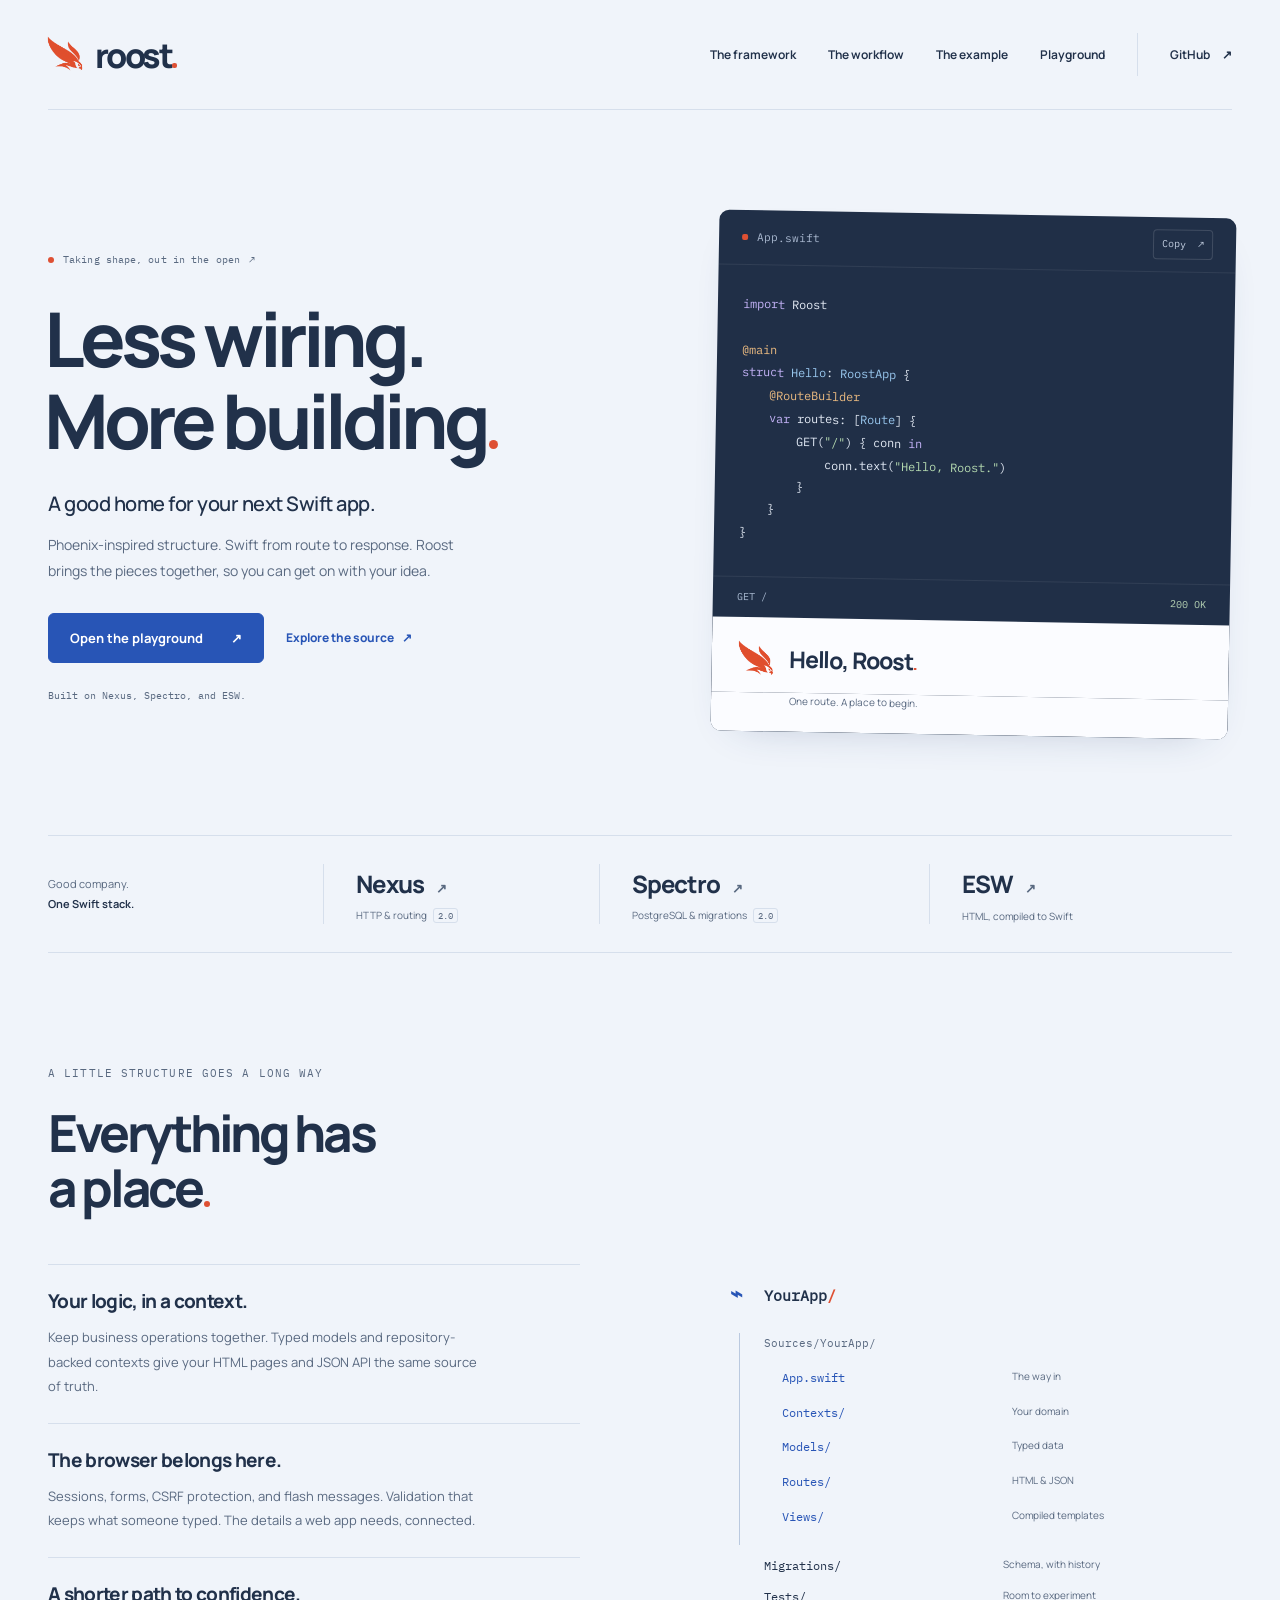
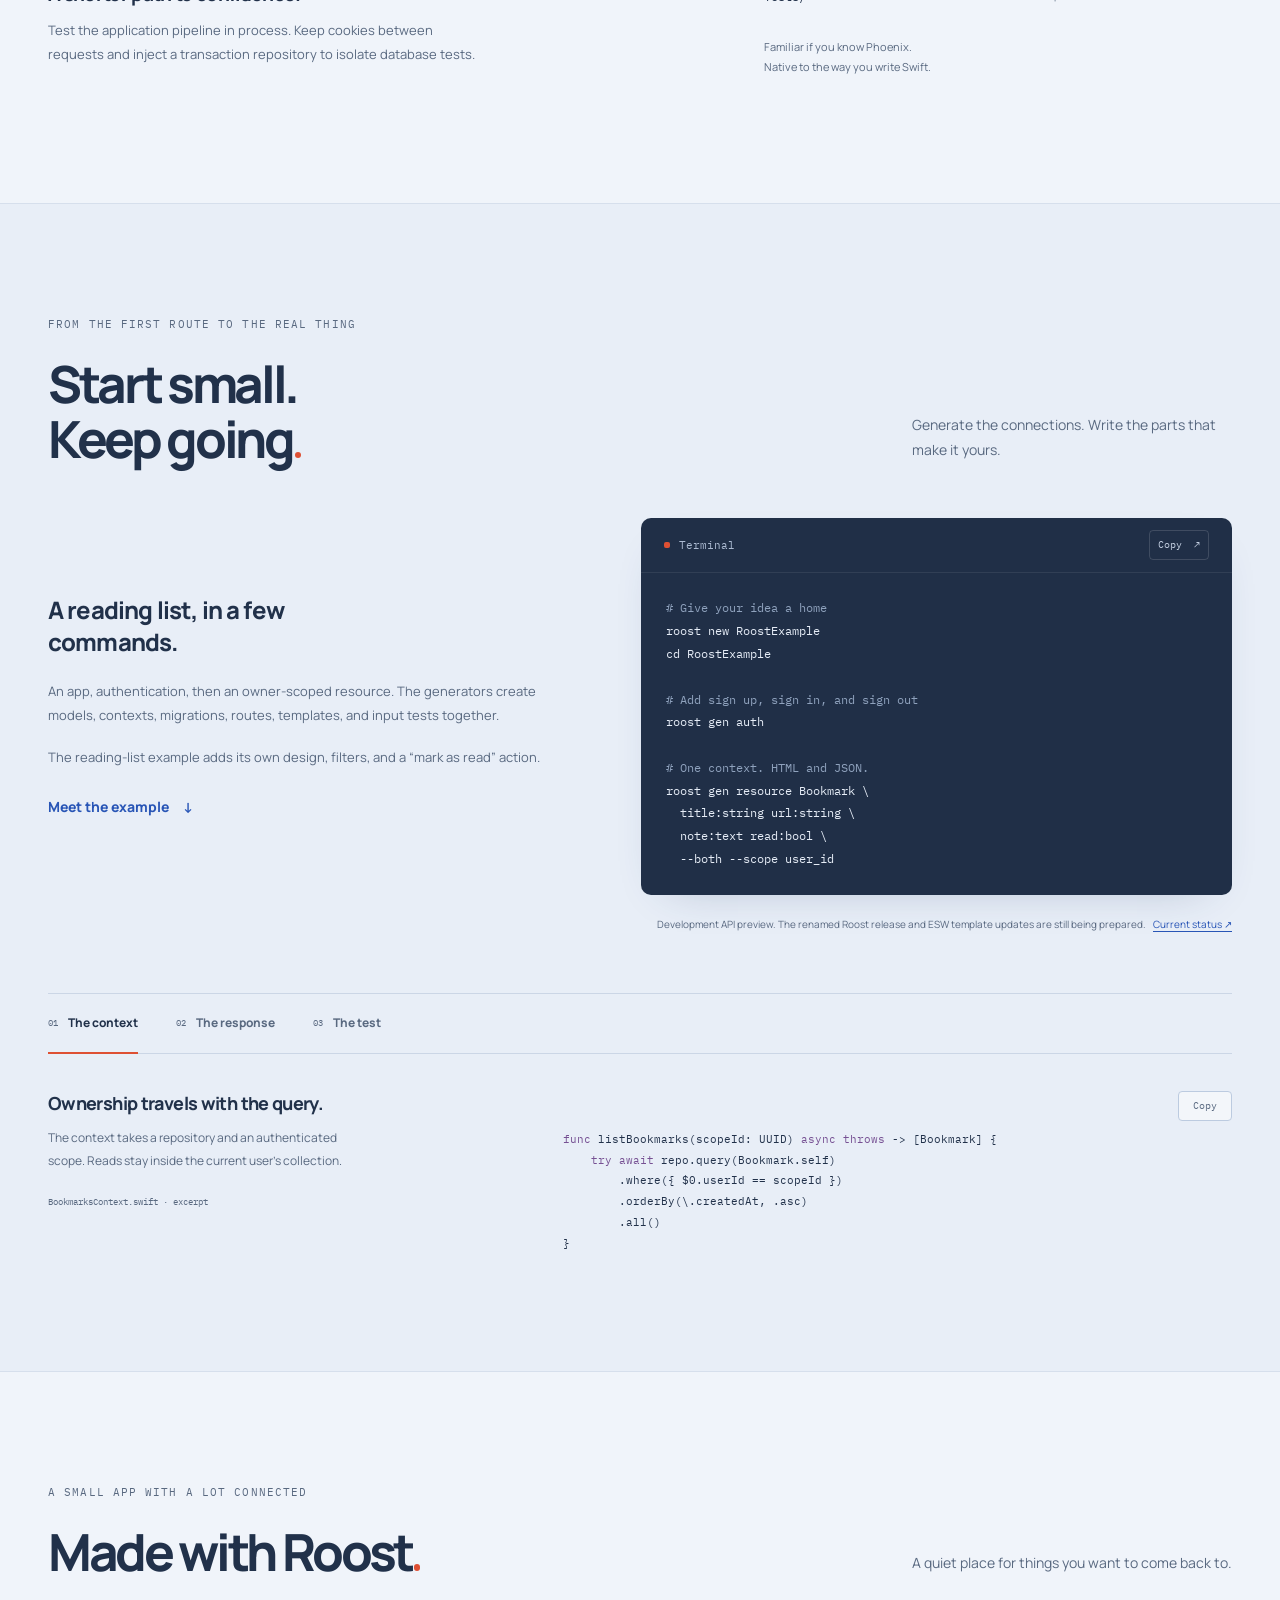
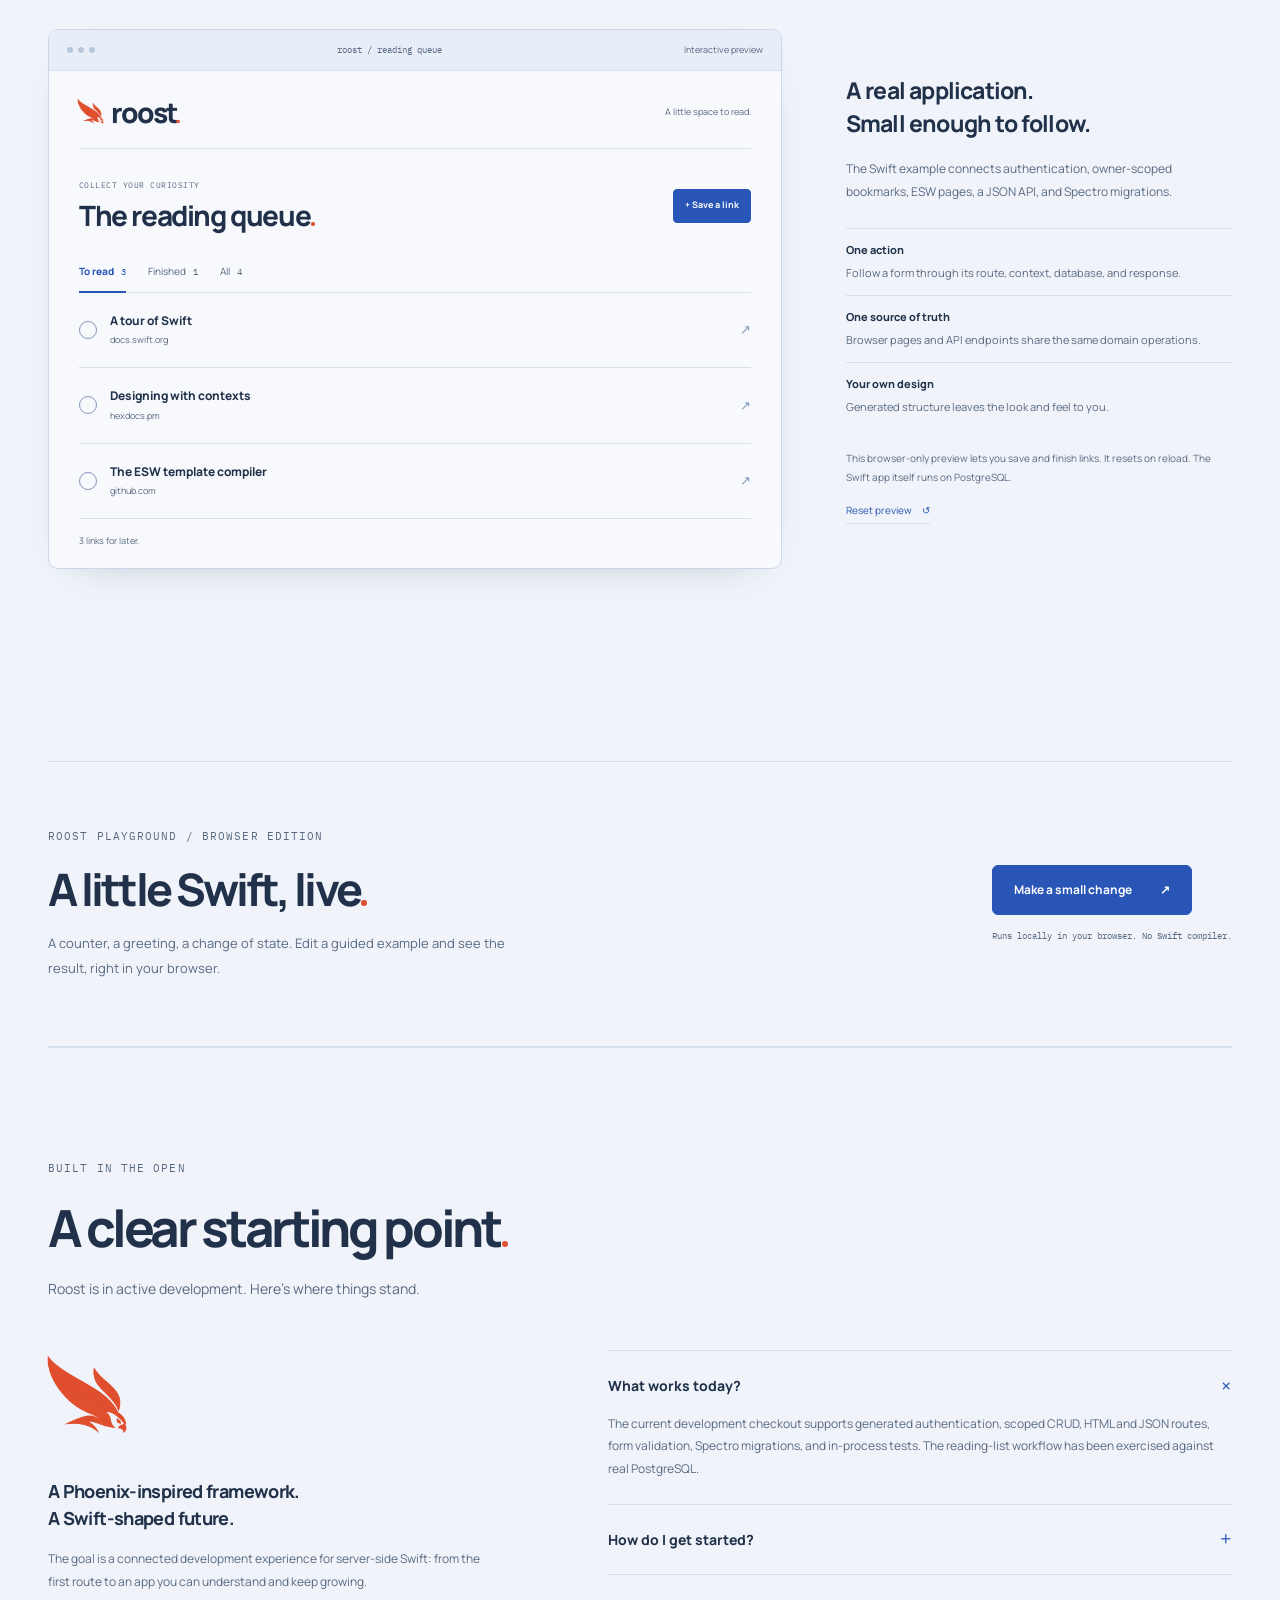
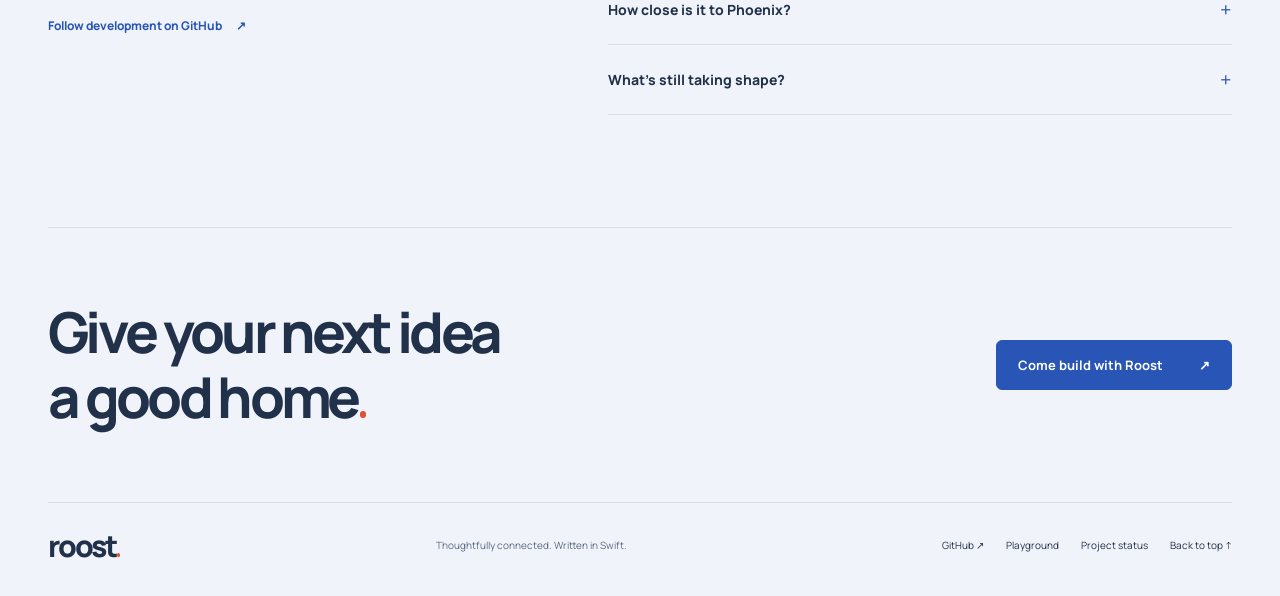
==== website/index.html @ 7718cf4c "feat: add the Roost browser playground" ====
<!doctype html>
<html lang="en">
  <head>
    <meta charset="utf-8" />
    <meta name="viewport" content="width=device-width, initial-scale=1" />
    <meta name="theme-color" content="#f0f4fa" />
    <meta
      name="description"
      content="Roost brings a little structure to server-side Swift. Phoenix-inspired conventions, typed contexts, and compiled HTML. Built on Nexus, Spectro, and ESW."
    />
    <title>Roost. — A good home for your Swift app.</title>
    <link rel="canonical" href="https://maartz.github.io/swift-roost/" />
    <meta property="og:type" content="website" />
    <meta
      property="og:title"
      content="Roost. — A good home for your Swift app."
    />
    <meta
      property="og:description"
      content="Less wiring. More building. A web framework for Swift, inspired by Phoenix."
    />
    <meta property="og:url" content="https://maartz.github.io/swift-roost/" />
    <meta
      property="og:image"
      content="https://maartz.github.io/swift-roost/assets/roost-mark.png"
    />
    <meta property="og:image:alt" content="The Roost falcon in warm orange" />
    <meta name="twitter:card" content="summary" />
    <link rel="icon" type="image/png" href="assets/roost-mark.png" />
    <link
      rel="preload"
      href="assets/fonts/manrope.ttf"
      as="font"
      type="font/ttf"
      crossorigin
    />
    <link rel="stylesheet" href="style.css" />
    <script src="script.js" defer></script>
  </head>
  <body>
    <a class="skip-link" href="#main">Skip to content</a>
    <header class="site-header wrap">
      <a class="brand" href="./" aria-label="Roost home"
        ><img src="assets/roost-mark.png" width="42" height="42" alt="" /><span
          >roost<span class="orange">.</span></span
        ></a
      >
      <nav aria-label="Main navigation">
        <a href="#framework">The framework</a>
        <a href="#workflow">The workflow</a>
        <a href="#example">The example</a>
        <a class="nav-playground" href="playground.html">Playground</a>
        <a class="nav-github" href="https://github.com/Maartz/swift-roost"
          >GitHub <span aria-hidden="true">↗</span></a
        >
      </nav>
    </header>

    <main id="main">
      <section class="hero wrap" aria-labelledby="hero-title">
        <div class="hero-copy">
          <a class="development" href="#status"
            ><span class="status-dot" aria-hidden="true"></span> Taking shape,
            out in the open <span aria-hidden="true">↗</span></a
          >
          <h1 id="hero-title">
            Less wiring.<br />More building<span class="orange">.</span>
          </h1>
          <p class="hero-description">A good home for your next Swift app.</p>
          <p class="hero-detail">
            Phoenix-inspired structure. Swift from route to response. Roost
            brings the pieces together, so you can get on with your idea.
          </p>
          <div class="hero-actions">
            <a class="button" href="playground.html"
              >Open the playground <span aria-hidden="true">↗</span></a
            >
            <a class="text-link" href="https://github.com/Maartz/swift-roost"
              >Explore the source <span aria-hidden="true">↗</span></a
            >
          </div>
          <p class="hero-note">Built on Nexus, Spectro, and ESW.</p>
        </div>

        <div class="hello-window code-window">
          <div class="window-bar">
            <span
              ><span class="file-dot" aria-hidden="true"></span> App.swift</span
            ><button
              class="copy-button"
              data-copy="hello-code"
              hidden
              aria-label="Copy Hello Roost Swift example"
            >
              Copy <span aria-hidden="true">↗</span>
            </button>
          </div>
          <pre
            tabindex="0"
            aria-label="A minimal Roost application"
          ><code id="hello-code"><span class="syn-key">import</span> Roost

<span class="syn-attribute">@main</span>
<span class="syn-key">struct</span> <span class="syn-type">Hello</span>: <span class="syn-type">RoostApp</span> {
    <span class="syn-attribute">@RouteBuilder</span>
    <span class="syn-key">var</span> routes: [<span class="syn-type">Route</span>] {
        <span class="syn-call">GET</span>(<span class="syn-string">"/"</span>) { conn <span class="syn-key">in</span>
            conn.<span class="syn-call">text</span>(<span class="syn-string">"Hello, Roost."</span>)
        }
    }
}</code></pre>
          <div class="response-line">
            <span>GET /</span><span class="response-status">200 OK</span>
          </div>
          <div class="hello-result">
            <img
              src="assets/roost-mark.png"
              width="42"
              height="42"
              alt=""
            /><span>Hello, Roost<span class="orange">.</span></span>
          </div>
          <p class="window-caption">One route. A place to begin.</p>
        </div>
      </section>

      <section class="stack-strip wrap" aria-label="The Roost stack">
        <p class="stack-intro">
          Good company.<br /><strong>One Swift stack.</strong>
        </p>
        <a href="https://github.com/Spectro-ORM/Nexus"
          ><span class="stack-name"
            >Nexus <span aria-hidden="true">↗</span></span
          ><span class="stack-detail"
            >HTTP &amp; routing <span class="version">2.0</span></span
          ></a
        >
        <a href="https://github.com/Spectro-ORM/Spectro"
          ><span class="stack-name"
            >Spectro <span aria-hidden="true">↗</span></span
          ><span class="stack-detail"
            >PostgreSQL &amp; migrations <span class="version">2.0</span></span
          ></a
        >
        <a href="https://github.com/Spectro-ORM/ESW"
          ><span class="stack-name">ESW <span aria-hidden="true">↗</span></span
          ><span class="stack-detail">HTML, compiled to Swift</span></a
        >
      </section>

      <section
        id="framework"
        class="framework-section wrap section-space"
        aria-labelledby="framework-title"
      >
        <div class="section-heading">
          <p class="eyebrow">A LITTLE STRUCTURE GOES A LONG WAY</p>
          <h2 id="framework-title">
            Everything has<br />a place<span class="orange">.</span>
          </h2>
        </div>
        <div class="framework-content">
          <div class="principles">
            <article>
              <h3>Your logic, in a context.</h3>
              <p>
                Keep business operations together. Typed models and
                repository-backed contexts give your HTML pages and JSON API the
                same source of truth.
              </p>
            </article>
            <article>
              <h3>The browser belongs here.</h3>
              <p>
                Sessions, forms, CSRF protection, and flash messages. Validation
                that keeps what someone typed. The details a web app needs,
                connected.
              </p>
            </article>
            <article>
              <h3>A shorter path to confidence.</h3>
              <p>
                Test the application pipeline in process. Keep cookies between
                requests and inject a transaction repository to isolate database
                tests.
              </p>
            </article>
          </div>
          <div
            class="project-tree"
            aria-label="Generated application structure"
          >
            <div class="tree-root">
              <span aria-hidden="true">⌁</span> YourApp<span class="orange"
                >/</span
              >
            </div>
            <div class="tree-branch">
              <span>Sources/YourApp/</span>
              <dl>
                <div>
                  <dt>App.swift</dt>
                  <dd>The way in</dd>
                </div>
                <div>
                  <dt>Contexts/</dt>
                  <dd>Your domain</dd>
                </div>
                <div>
                  <dt>Models/</dt>
                  <dd>Typed data</dd>
                </div>
                <div>
                  <dt>Routes/</dt>
                  <dd>HTML &amp; JSON</dd>
                </div>
                <div>
                  <dt>Views/</dt>
                  <dd>Compiled templates</dd>
                </div>
              </dl>
            </div>
            <div class="tree-last">
              <span>Migrations/</span><span>Schema, with history</span>
            </div>
            <div class="tree-last">
              <span>Tests/</span><span>Room to experiment</span>
            </div>
            <p class="tree-caption">
              Familiar if you know Phoenix.<br />Native to the way you write
              Swift.
            </p>
          </div>
        </div>
      </section>

      <section
        id="workflow"
        class="workflow-section section-space"
        aria-labelledby="workflow-title"
      >
        <div class="wrap">
          <div class="section-heading heading-row">
            <div>
              <p class="eyebrow">FROM THE FIRST ROUTE TO THE REAL THING</p>
              <h2 id="workflow-title">
                Start small.<br />Keep going<span class="orange">.</span>
              </h2>
            </div>
            <p>Generate the connections. Write the parts that make it yours.</p>
          </div>
          <div class="workflow-grid">
            <div class="workflow-copy">
              <h3>A reading list, in a few commands.</h3>
              <p>
                An app, authentication, then an owner-scoped resource. The
                generators create models, contexts, migrations, routes,
                templates, and input tests together.
              </p>
              <p>
                The reading-list example adds its own design, filters, and a
                “mark as read” action.
              </p>
              <a class="text-link" href="#example"
                >Meet the example <span aria-hidden="true">↓</span></a
              >
            </div>
            <div class="code-window terminal-window">
              <div class="window-bar">
                <span
                  ><span class="file-dot" aria-hidden="true"></span>
                  Terminal</span
                ><button
                  class="copy-button"
                  data-copy="generator-code"
                  hidden
                  aria-label="Copy generator commands"
                >
                  Copy <span aria-hidden="true">↗</span>
                </button>
              </div>
              <pre
                tabindex="0"
                aria-label="Generate a reading-list app"
              ><code id="generator-code"><span class="syn-comment"># Give your idea a home</span>
roost new RoostExample
cd RoostExample

<span class="syn-comment"># Add sign up, sign in, and sign out</span>
roost gen auth

<span class="syn-comment"># One context. HTML and JSON.</span>
roost gen resource Bookmark \
  title:string url:string \
  note:text read:bool \
  --both --scope user_id</code></pre>
            </div>
          </div>
          <p class="api-note">
            Development API preview. The renamed Roost release and ESW template
            updates are still being prepared.
            <a href="#status"
              >Current status <span aria-hidden="true">↗</span></a
            >
          </p>
          <div class="code-tour">
            <div class="tour-tabs" aria-label="Explore the application code">
              <a
                class="tour-tab"
                href="#context-panel"
                data-panel="context-panel"
                ><span>01</span> The context</a
              >
              <a
                class="tour-tab"
                href="#response-panel"
                data-panel="response-panel"
                ><span>02</span> The response</a
              >
              <a class="tour-tab" href="#test-panel" data-panel="test-panel"
                ><span>03</span> The test</a
              >
            </div>
            <section id="context-panel" class="tour-panel">
              <div class="tour-explanation">
                <h3>Ownership travels with the query.</h3>
                <p>
                  The context takes a repository and an authenticated scope.
                  Reads stay inside the current user’s collection.
                </p>
                <span class="source-label"
                  >BookmarksContext.swift · excerpt</span
                >
              </div>
              <div class="tour-code">
                <button
                  class="copy-button light-copy"
                  data-copy="context-code"
                  hidden
                  aria-label="Copy context example"
                >
                  Copy
                </button>
                <pre
                  tabindex="0"
                ><code id="context-code"><span class="light-key">func</span> listBookmarks(scopeId: UUID) <span class="light-key">async throws</span> -&gt; [Bookmark] {
    <span class="light-key">try await</span> repo.query(Bookmark.self)
        .where({ $0.userId == scopeId })
        .orderBy(\.createdAt, .asc)
        .all()
}</code></pre>
              </div>
            </section>
            <section id="response-panel" class="tour-panel">
              <div class="tour-explanation">
                <h3>A change, a message, a redirect.</h3>
                <p>
                  Update the reading state, leave a one-time flash message, and
                  send the reader back to their queue.
                </p>
                <span class="source-label"
                  >BookmarksRoutes.swift · excerpt</span
                >
              </div>
              <div class="tour-code">
                <button
                  class="copy-button light-copy"
                  data-copy="response-code"
                  hidden
                  aria-label="Copy response example"
                >
                  Copy
                </button>
                <pre
                  tabindex="0"
                ><code id="response-code"><span class="light-key">try await</span> BookmarksContext(repo: conn.repo())
    .setRead(id: id, read: read, scopeId: scopeId)

<span class="light-key">return</span> conn
    .putFlash(.info, <span class="light-string">"Moved to finished"</span>)
    .redirect(to: <span class="light-string">"/bookmarks"</span>)</code></pre>
              </div>
            </section>
            <section id="test-panel" class="tour-panel">
              <div class="tour-explanation">
                <h3>The same pipeline. A smaller loop.</h3>
                <p>
                  Exercise your app without opening a port. Swift Testing and
                  RoostTest keep a simple route test simple.
                </p>
                <span class="source-label">HelloTests.swift</span>
              </div>
              <div class="tour-code">
                <button
                  class="copy-button light-copy"
                  data-copy="test-code"
                  hidden
                  aria-label="Copy test example"
                >
                  Copy
                </button>
                <pre
                  tabindex="0"
                ><code id="test-code"><span class="light-key">import</span> Testing
<span class="light-key">import</span> RoostTest

@Test <span class="light-key">func</span> saysHello() <span class="light-key">async throws</span> {
    <span class="light-key">let</span> app = <span class="light-key">try await</span> TestApp(Hello.self)
    <span class="light-key">let</span> response = <span class="light-key">try await</span> app.get(<span class="light-string">"/"</span>)

    #expect(response.status == .ok)
    #expect(response.text == <span class="light-string">"Hello, Roost."</span>)
}</code></pre>
              </div>
            </section>
          </div>
        </div>
      </section>

      <section
        id="example"
        class="example-section wrap section-space"
        aria-labelledby="example-title"
      >
        <div class="section-heading heading-row">
          <div>
            <p class="eyebrow">A SMALL APP WITH A LOT CONNECTED</p>
            <h2 id="example-title">
              Made with Roost<span class="orange">.</span>
            </h2>
          </div>
          <p>A quiet place for things you want to come back to.</p>
        </div>
        <div class="example-grid">
          <div class="demo-browser">
            <div class="demo-browser-bar">
              <span class="browser-lights" aria-hidden="true"
                ><i></i><i></i><i></i></span
              ><span>roost / reading queue</span
              ><span class="preview-label">Interactive preview</span>
            </div>
            <div class="demo-app">
              <div class="demo-nav">
                <span class="brand demo-brand"
                  ><img
                    src="assets/roost-mark.png"
                    width="31"
                    height="31"
                    alt=""
                  /><span>roost<span class="orange">.</span></span></span
                ><span class="demo-reader">A little space to read.</span>
              </div>
              <div class="demo-heading">
                <div>
                  <p class="eyebrow">COLLECT YOUR CURIOSITY</p>
                  <h3>The reading queue<span class="orange">.</span></h3>
                </div>
                <button id="add-link" class="button small-button" hidden>
                  + Save a link
                </button>
              </div>
              <div class="demo-filters" aria-label="Filter reading list">
                <button
                  type="button"
                  data-filter="unread"
                  aria-pressed="true"
                  disabled
                >
                  To read <span data-count="unread">3</span></button
                ><button
                  type="button"
                  data-filter="read"
                  aria-pressed="false"
                  disabled
                >
                  Finished <span data-count="read">1</span></button
                ><button
                  type="button"
                  data-filter="all"
                  aria-pressed="false"
                  disabled
                >
                  All <span data-count="all">4</span>
                </button>
              </div>
              <ul id="reading-list" class="reading-list">
                <li>
                  <span class="reading-circle" aria-hidden="true"></span>
                  <div>
                    <span class="reading-title">A tour of Swift</span
                    ><span class="reading-domain">docs.swift.org</span>
                  </div>
                  <span class="reading-arrow" aria-hidden="true">↗</span>
                </li>
                <li>
                  <span class="reading-circle" aria-hidden="true"></span>
                  <div>
                    <span class="reading-title">Designing with contexts</span
                    ><span class="reading-domain">hexdocs.pm</span>
                  </div>
                  <span class="reading-arrow" aria-hidden="true">↗</span>
                </li>
                <li>
                  <span class="reading-circle" aria-hidden="true"></span>
                  <div>
                    <span class="reading-title">The ESW template compiler</span
                    ><span class="reading-domain">github.com</span>
                  </div>
                  <span class="reading-arrow" aria-hidden="true">↗</span>
                </li>
              </ul>
              <p
                id="queue-status"
                class="queue-status"
                role="status"
                aria-live="polite"
              >
                Three good things for later.
              </p>
              <noscript
                ><p class="demo-disclosure">
                  Enable JavaScript to try the reading-list preview.
                </p></noscript
              >
            </div>
          </div>
          <div class="example-notes">
            <h3>
              A real application.<br />
              Small enough to follow.
            </h3>
            <p>
              The Swift example connects authentication, owner-scoped bookmarks,
              ESW pages, a JSON API, and Spectro migrations.
            </p>
            <dl>
              <div>
                <dt>One action</dt>
                <dd>
                  Follow a form through its route, context, database, and
                  response.
                </dd>
              </div>
              <div>
                <dt>One source of truth</dt>
                <dd>
                  Browser pages and API endpoints share the same domain
                  operations.
                </dd>
              </div>
              <div>
                <dt>Your own design</dt>
                <dd>Generated structure leaves the look and feel to you.</dd>
              </div>
            </dl>
            <p class="demo-disclosure">
              This browser-only preview lets you save and finish links. It
              resets on reload. The Swift app itself runs on PostgreSQL.
            </p>
            <button id="reset-demo" class="reset-button" hidden>
              Reset preview <span aria-hidden="true">↺</span>
            </button>
          </div>
        </div>
      </section>

      <section
        class="playground-invitation wrap"
        aria-labelledby="playground-invitation-title"
      >
        <div>
          <p class="eyebrow">ROOST PLAYGROUND / BROWSER EDITION</p>
          <h2 id="playground-invitation-title">
            A little Swift, live<span class="orange">.</span>
          </h2>
          <p>
            A counter, a greeting, a change of state. Edit a guided example and
            see the result, right in your browser.
          </p>
        </div>
        <div>
          <a class="button" href="playground.html"
            >Make a small change <span aria-hidden="true">↗</span></a
          >
          <p>Runs locally in your browser. No Swift compiler.</p>
        </div>
      </section>

      <section
        id="status"
        class="status-section wrap section-space"
        aria-labelledby="status-title"
      >
        <div class="section-heading">
          <p class="eyebrow">BUILT IN THE OPEN</p>
          <h2 id="status-title">
            A clear starting point<span class="orange">.</span>
          </h2>
          <p class="status-intro">
            Roost is in active development. Here’s where things stand.
          </p>
        </div>
        <div class="status-grid">
          <div class="status-lead">
            <img
              src="assets/roost-mark.png"
              width="96"
              height="96"
              alt="The Roost falcon"
              loading="lazy"
            />
            <h3>A Phoenix-inspired framework.<br />A Swift-shaped future.</h3>
            <p>
              The goal is a connected development experience for server-side
              Swift: from the first route to an app you can understand and keep
              growing.
            </p>
            <a class="text-link" href="https://github.com/Maartz/swift-roost"
              >Follow development on GitHub
              <span aria-hidden="true">↗</span></a
            >
          </div>
          <div class="status-questions">
            <details open>
              <summary>
                What works today?<span aria-hidden="true">+</span>
              </summary>
              <p>
                The current development checkout supports generated
                authentication, scoped CRUD, HTML and JSON routes, form
                validation, Spectro migrations, and in-process tests. The
                reading-list workflow has been exercised against real
                PostgreSQL.
              </p>
            </details>
            <details>
              <summary>
                How do I get started?<span aria-hidden="true">+</span>
              </summary>
              <p>
                Follow the repository for the renamed Roost release. The
                examples on this site reflect the current development API; the
                public release still uses the earlier Peregrine name. The full
                generator workflow also needs ESW template fixes that are not
                yet released.
              </p>
              <p>
                Development prerequisites are Swift 6.3+, macOS 14+ or Linux,
                and PostgreSQL for database-backed apps. Nexus and Spectro 2.0.0
                are supported in the development checkout.
              </p>
              <a
                class="text-link"
                href="https://github.com/Maartz/swift-roost/releases"
                >View releases <span aria-hidden="true">↗</span></a
              >
            </details>
            <details>
              <summary>
                How close is it to Phoenix?<span aria-hidden="true">+</span>
              </summary>
              <p>
                Phoenix inspires the application structure, contexts,
                generators, and browser conventions. Roost uses Swift’s type
                system and package tooling. The local Roost Playground explores
                interactive apps through ESW Live. It is a development
                integration, and Roost does not claim feature parity with
                Phoenix.
              </p>
            </details>
            <details>
              <summary>
                What’s still taking shape?<span aria-hidden="true">+</span>
              </summary>
              <p>
                Channels, SMTP delivery, and the PostgreSQL job store still have
                unfinished integration. TLS and HTTP/2 settings are not fully
                connected to application startup. The example uses in-memory
                sessions; persistent deployments need a shared session store.
              </p>
            </details>
          </div>
        </div>
      </section>

      <section class="closing wrap" aria-label="Explore Roost on GitHub">
        <p>Give your next idea<br />a good home<span class="orange">.</span></p>
        <a class="button" href="https://github.com/Maartz/swift-roost"
          >Come build with Roost <span aria-hidden="true">↗</span></a
        >
      </section>
    </main>
    <footer class="site-footer wrap">
      <a class="brand" href="./" aria-label="Roost home"
        ><span>roost<span class="orange">.</span></span></a
      >
      <p>Thoughtfully connected. Written in Swift.</p>
      <div>
        <a href="https://github.com/Maartz/swift-roost">GitHub ↗</a
        ><a href="playground.html">Playground</a
        ><a href="#status">Project status</a><a href="#main">Back to top ↑</a>
      </div>
    </footer>

    <dialog id="link-dialog" aria-labelledby="dialog-title">
      <form id="link-form">
        <div class="dialog-top">
          <p class="eyebrow">A GOOD THING FOR LATER</p>
          <button
            type="button"
            class="dialog-close"
            aria-label="Close save link dialog"
          >
            ×
          </button>
        </div>
        <h2 id="dialog-title">Save a link<span class="orange">.</span></h2>
        <p>This preview keeps links only until you reload.</p>
        <label for="link-title">Title</label
        ><input
          id="link-title"
          name="title"
          required
          maxlength="100"
          placeholder="Something worth coming back to"
          autocomplete="off"
        /><label for="link-url">URL</label
        ><input
          id="link-url"
          name="url"
          type="url"
          required
          placeholder="https://"
          autocomplete="off"
        />
        <p id="form-error" class="form-error" role="alert"></p>
        <button class="button" type="submit">
          Save to reading queue <span aria-hidden="true">↗</span>
        </button>
      </form>
    </dialog>
    <p
      id="site-announcement"
      class="sr-only"
      role="status"
      aria-live="polite"
    ></p>
  </body>
</html>
---- website/style.css ----
@font-face {
  font-family: Manrope;
  src: url("assets/fonts/manrope.ttf") format("truetype");
  font-style: normal;
  font-weight: 200 800;
  font-display: swap;
}
@font-face {
  font-family: "IBM Plex Mono";
  src: url("assets/fonts/ibm-plex-mono.ttf") format("truetype");
  font-style: normal;
  font-weight: 400;
  font-display: swap;
}
:root {
  --paper: #f0f4fa;
  --surface: #fff;
  --ink: #21314a;
  --muted: #596980;
  --blue: #2855b6;
  --orange: #de5033;
  --line: #d6dfec;
  --code: #202f47;
  --mono: "IBM Plex Mono", monospace;
  --body: Manrope, "Avenir Next", Avenir, sans-serif;
}
* {
  box-sizing: border-box;
}
html {
  scroll-behavior: smooth;
  scroll-padding-top: 32px;
}
body {
  margin: 0;
  background: var(--paper);
  color: var(--ink);
  font-family: var(--body);
  font-size: 16px;
  line-height: 1.65;
  -webkit-font-smoothing: antialiased;
}
::selection {
  background: #de503333;
}
a {
  color: inherit;
  text-decoration: none;
}
button,
input {
  font: inherit;
}
button,
a,
input,
summary {
  -webkit-tap-highlight-color: transparent;
}
button {
  cursor: pointer;
}
button:disabled {
  cursor: default;
}
button {
  color: inherit;
}
img {
  max-width: 100%;
  object-fit: contain;
}
button:focus-visible,
a:focus-visible,
summary:focus-visible,
input:focus-visible,
pre:focus-visible {
  outline: 3px solid var(--blue);
  outline-offset: 5px;
}
button:disabled {
  opacity: 1;
}
p,
h1,
h2,
h3,
pre {
  margin: 0;
}
p {
  color: var(--muted);
}
h1,
h2,
h3 {
  font-weight: 750;
}
h1,
h2 {
  letter-spacing: -0.065em;
  line-height: 1.08;
}
h3 {
  letter-spacing: -0.035em;
  line-height: 1.35;
}
.wrap {
  width: min(1200px, calc(100% - 96px));
  margin-inline: auto;
}
.orange {
  color: var(--orange);
}
.section-space {
  padding-block: 112px;
}
.eyebrow {
  font-family: var(--mono);
  font-size: 11px;
  line-height: 1.6;
  letter-spacing: 0.1em;
  color: var(--muted);
  margin-bottom: 22px;
}
.text-link {
  display: inline-flex;
  align-items: center;
  gap: 14px;
  font-size: 14px;
  font-weight: 750;
  color: var(--blue);
  text-underline-offset: 5px;
}
.text-link:hover {
  text-decoration: underline;
}
.text-link span,
.button span {
  transition: transform 0.2s;
}
.text-link:hover span,
.button:hover span {
  transform: translate(2px, -2px);
}
.button {
  display: inline-flex;
  justify-content: center;
  align-items: center;
  gap: 28px;
  min-height: 50px;
  background: var(--blue);
  color: #fff;
  border: 1px solid var(--blue);
  border-radius: 6px;
  padding: 13px 21px;
  font-size: 13px;
  font-weight: 700;
  line-height: 1.6;
  transition:
    background 0.2s,
    transform 0.2s;
}
.button:hover {
  background: #1b4298;
  transform: translateY(-1px);
}
.brand {
  display: inline-flex;
  align-items: center;
  gap: 9px;
  font-size: 34px;
  line-height: 1;
  font-weight: 800;
  letter-spacing: -0.075em;
}
.brand img {
  margin-left: -4px;
}
.site-header {
  display: flex;
  align-items: center;
  justify-content: space-between;
  min-height: 110px;
  border-bottom: 1px solid var(--line);
}
.site-header nav {
  display: flex;
  align-items: center;
  gap: 32px;
  font-size: 12px;
  font-weight: 650;
}
.site-header nav a {
  padding-block: 12px;
}
.site-header nav a:hover {
  color: var(--blue);
}
.nav-github {
  border-left: 1px solid var(--line);
  padding-left: 32px;
}
.nav-github span {
  margin-left: 10px;
}
.hero {
  padding-block: 104px 100px;
  display: grid;
  grid-template-columns: 1.15fr 1fr;
  align-items: center;
  gap: 72px;
}
.development {
  display: inline-flex;
  align-items: center;
  gap: 9px;
  font-family: var(--mono);
  font-size: 10px;
  letter-spacing: 0.01em;
  color: var(--muted);
  margin-bottom: 30px;
}
.development:hover {
  color: var(--blue);
}
.status-dot {
  width: 6px;
  height: 6px;
  border-radius: 50%;
  background: var(--orange);
}
h1 {
  font-size: clamp(54px, 5.9vw, 80px);
  margin-left: -4px;
}
.hero-description {
  font-size: 20px;
  color: var(--ink);
  margin-top: 26px;
  font-weight: 550;
  letter-spacing: -0.025em;
}
.hero-detail {
  max-width: 430px;
  margin-top: 12px;
  font-size: 14px;
  line-height: 1.85;
}
.hero-actions {
  display: flex;
  align-items: center;
  gap: 22px;
  flex-wrap: wrap;
  margin-top: 29px;
}
.hero-actions .text-link {
  font-size: 12px;
  gap: 8px;
}
.hero-note {
  font-family: var(--mono);
  font-size: 10px;
  margin-top: 25px;
  color: var(--muted);
}
.code-window {
  border-radius: 10px;
  background: var(--code);
  color: #e6edf7;
  overflow: hidden;
  box-shadow: 0 16px 45px -28px #253e7055;
}
.hello-window {
  transform: rotate(1deg);
  transition: transform 0.25s;
}
.hello-window:hover {
  transform: rotate(0);
}
.window-bar {
  min-height: 53px;
  display: flex;
  align-items: center;
  justify-content: space-between;
  gap: 10px;
  padding: 12px 23px;
  border-bottom: 1px solid #ffffff13;
  font-family: var(--mono);
  font-size: 11px;
  color: #acbbd2;
}
.window-bar > span {
  display: flex;
  gap: 9px;
  align-items: center;
}
.file-dot {
  width: 6px;
  height: 6px;
  border-radius: 2px;
  background: var(--orange);
}
.copy-button {
  border: 1px solid #ffffff24;
  border-radius: 4px;
  padding: 5px 8px;
  background: transparent;
  color: #c5d1e3;
  font-family: var(--mono);
  font-size: 10px;
  line-height: 1.4;
  min-height: 30px;
  min-width: 54px;
}
.copy-button:hover {
  background: #ffffff0e;
  color: #fff;
}
.copy-button span {
  margin-left: 6px;
}
pre {
  overflow: auto;
  font-family: var(--mono);
  font-size: 12px;
  line-height: 1.9;
  tab-size: 4;
}
pre code {
  font-family: inherit;
}
.code-window pre {
  padding: 28px 25px 32px;
}
.syn-key {
  color: #c6b5fa;
}
.syn-attribute {
  color: #edbc81;
}
.syn-type {
  color: #9ac9f0;
}
.syn-call {
  color: #e0e9f5;
}
.syn-string {
  color: #b6dcb1;
}
.syn-comment {
  color: #8fa2bd;
}
.response-line {
  border-top: 1px solid #ffffff13;
  padding: 12px 24px;
  display: flex;
  justify-content: space-between;
  font-family: var(--mono);
  font-size: 10px;
  color: #aabbd2;
}
.response-status {
  color: #b7d4b5;
}
.hello-result {
  display: flex;
  align-items: center;
  gap: 12px;
  background: #fbfcff;
  color: var(--ink);
  padding: 21px 23px 12px;
  font-size: 23px;
  font-weight: 750;
  letter-spacing: -0.045em;
}
.window-caption {
  background: #fbfcff;
  padding: 0 24px 22px 78px;
  font-size: 10px;
}
.stack-strip {
  display: grid;
  grid-template-columns: 1fr 1fr 1.2fr 1.1fr;
  align-items: center;
  border-block: 1px solid var(--line);
  padding-block: 28px;
}
.stack-intro {
  font-size: 11px;
  line-height: 1.8;
}
.stack-intro strong {
  font-weight: 650;
  color: var(--ink);
}
.stack-strip > a {
  padding-left: 32px;
  border-left: 1px solid var(--line);
}
.stack-name {
  font-size: 24px;
  font-weight: 750;
  letter-spacing: -0.045em;
  display: block;
}
.stack-name > span {
  font-size: 13px;
  margin-left: 8px;
  color: var(--muted);
}
.stack-strip > a:hover .stack-name {
  color: var(--blue);
}
.stack-detail {
  font-size: 10px;
  display: block;
  color: var(--muted);
  margin-top: 4px;
}
.version {
  border: 1px solid var(--line);
  border-radius: 3px;
  font-family: var(--mono);
  font-size: 9px;
  padding: 1px 4px;
  margin-left: 4px;
}
h2 {
  font-size: clamp(36px, 4vw, 53px);
}
.framework-content {
  display: grid;
  grid-template-columns: 1fr 1fr;
  gap: 120px;
  margin-top: 49px;
}
.principles article {
  padding: 24px 0;
  border-top: 1px solid var(--line);
}
.principles h3 {
  font-size: 19px;
  margin-bottom: 10px;
}
.principles p {
  font-size: 13px;
  max-width: 440px;
  line-height: 1.9;
}
.project-tree {
  padding: 12px 0 0 30px;
  font-family: var(--mono);
  font-size: 12px;
}
.tree-root {
  font-size: 15px;
  font-weight: 600;
  margin-bottom: 22px;
}
.tree-root > span:first-child {
  color: var(--blue);
  font-size: 21px;
  margin-right: 12px;
}
.tree-branch {
  padding: 0 0 3px 24px;
  border-left: 1px solid #bac9df;
  margin-left: 9px;
}
.tree-branch > span {
  color: var(--muted);
  font-size: 11px;
}
.tree-branch dl {
  margin: 12px 0 5px;
  padding-left: 18px;
}
.tree-branch dl > div {
  display: grid;
  grid-template-columns: 1fr 1fr;
  gap: 10px;
  margin-block: 15px;
}
.tree-branch dt {
  color: var(--blue);
}
.tree-branch dd {
  margin: 0;
  font-size: 10px;
  color: var(--muted);
  font-family: var(--body);
}
.tree-last {
  padding: 11px 0 0 34px;
  display: grid;
  grid-template-columns: 1fr 1fr;
  gap: 10px;
}
.tree-last span:last-child {
  font-family: var(--body);
  font-size: 10px;
  color: var(--muted);
}
.tree-caption {
  margin: 31px 0 0 34px;
  font-family: var(--body);
  font-size: 11px;
  line-height: 1.8;
}
.workflow-section {
  background: #e8eef7;
  border-block: 1px solid var(--line);
}
.heading-row {
  display: flex;
  align-items: end;
  justify-content: space-between;
  gap: 30px;
}
.heading-row > p {
  font-size: 14px;
  line-height: 1.8;
  max-width: 320px;
  padding-bottom: 4px;
}
.workflow-grid {
  display: grid;
  grid-template-columns: 1fr 1.2fr;
  gap: 100px;
  align-items: center;
  margin-top: 52px;
}
.workflow-copy h3 {
  font-size: 24px;
  max-width: 280px;
  margin-bottom: 20px;
}
.workflow-copy p {
  font-size: 13px;
  line-height: 1.9;
  margin-bottom: 17px;
}
.workflow-copy .text-link {
  margin-top: 8px;
}
.terminal-window pre {
  font-size: 12px;
  padding-block: 24px;
}
.api-note {
  font-size: 10px;
  margin-top: 20px;
  line-height: 1.8;
  text-align: right;
}
.api-note a {
  color: var(--blue);
  text-decoration: underline;
  text-underline-offset: 3px;
  white-space: nowrap;
  margin-left: 5px;
}
.code-tour {
  margin-top: 60px;
  border-top: 1px solid #cbd6e6;
}
.tour-tabs {
  display: flex;
  gap: 38px;
  border-bottom: 1px solid #cbd6e6;
}
.tour-tab {
  display: flex;
  align-items: center;
  gap: 10px;
  font-size: 12px;
  padding: 19px 0;
  font-weight: 750;
  border-bottom: 2px solid transparent;
  margin-bottom: -1px;
}
.tour-tab span {
  font: 9px var(--mono);
  color: var(--muted);
}
.tour-tab[aria-selected="true"] {
  border-color: var(--orange);
  color: var(--ink);
}
.tour-tab[aria-selected="false"] {
  color: var(--muted);
}
.tour-tab:hover {
  color: var(--blue);
}
.tour-panel {
  display: grid;
  grid-template-columns: 0.8fr 1.2fr;
  gap: 60px;
  padding-top: 37px;
}
.tour-explanation h3 {
  font-size: 18px;
  max-width: 300px;
}
.tour-explanation p {
  font-size: 12px;
  line-height: 1.9;
  max-width: 310px;
  margin-top: 12px;
}
.source-label {
  font: 9px var(--mono);
  color: var(--muted);
  display: block;
  margin-top: 23px;
}
.tour-code {
  position: relative;
  padding-top: 33px;
  min-width: 0;
}
.tour-code pre {
  font-size: 11px;
  line-height: 1.9;
  padding: 5px;
}
.light-copy {
  position: absolute;
  right: 0;
  top: 0;
  border-color: #bccbe0;
  color: var(--muted);
  background: #f3f6fa;
}
.light-copy:hover {
  color: var(--ink);
  background: #fff;
}
.light-key {
  color: #765093;
}
.light-string {
  color: #3c663c;
}
.example-grid {
  display: grid;
  grid-template-columns: 1.9fr 1fr;
  gap: 64px;
  margin-top: 50px;
  align-items: center;
}
.demo-browser {
  border: 1px solid #cbd7e8;
  background: #f7f9fd;
  border-radius: 10px;
  overflow: hidden;
  box-shadow: 0 16px 45px -30px #21314a55;
}
.demo-browser-bar {
  display: flex;
  align-items: center;
  justify-content: space-between;
  gap: 10px;
  min-height: 41px;
  background: #e7eef8;
  border-bottom: 1px solid #d7e1ef;
  padding: 10px 18px;
  font: 9px var(--mono);
  color: var(--muted);
}
.browser-lights {
  display: flex;
  gap: 5px;
}
.browser-lights i {
  width: 6px;
  height: 6px;
  border-radius: 50%;
  background: #b8c6d9;
}
.preview-label {
  font: 9px var(--body);
}
.demo-app {
  padding: 26px 30px 19px;
  min-height: 445px;
}
.demo-nav {
  display: flex;
  justify-content: space-between;
  align-items: center;
  padding-bottom: 20px;
  border-bottom: 1px solid var(--line);
}
.demo-brand {
  font-size: 28px;
  gap: 5px;
}
.demo-reader {
  font-size: 9px;
  color: var(--muted);
}
.demo-heading {
  display: flex;
  align-items: center;
  gap: 14px;
  justify-content: space-between;
  margin-top: 30px;
  margin-bottom: 23px;
}
.demo-heading .eyebrow {
  font-size: 8px;
  letter-spacing: 0.06em;
  margin-bottom: 7px;
}
.demo-heading h3 {
  font-size: 28px;
  line-height: 1.2;
  letter-spacing: -0.05em;
}
.small-button {
  font-size: 9px;
  min-height: 34px;
  padding: 8px 11px;
  white-space: nowrap;
  border-radius: 4px;
}
.demo-filters {
  display: flex;
  gap: 22px;
  border-bottom: 1px solid var(--line);
}
.demo-filters button {
  background: none;
  border: 0;
  border-bottom: 2px solid transparent;
  padding: 8px 0 11px;
  font-size: 10px;
  color: var(--muted);
  margin-bottom: -1px;
}
.demo-filters button[aria-pressed="true"] {
  border-bottom-color: var(--blue);
  font-weight: 750;
  color: var(--blue);
}
.demo-filters button span {
  font: 9px var(--mono);
  margin-left: 5px;
}
.reading-list {
  margin: 0;
  padding: 0;
  list-style: none;
}
.reading-list li {
  display: flex;
  align-items: center;
  gap: 13px;
  border-bottom: 1px solid var(--line);
  padding: 19px 0;
  min-height: 72px;
}
.reading-circle {
  border: 1px solid #8297b8;
  border-radius: 50%;
  background: transparent;
  min-width: 18px;
  width: 18px;
  height: 18px;
  padding: 0;
  display: flex;
  align-items: center;
  justify-content: center;
  color: #fff;
  font-size: 10px;
  position: relative;
}
.reading-circle::after {
  content: "";
  position: absolute;
  inset: -9px;
  border-radius: 50%;
}
.reading-circle[aria-pressed="true"] {
  background: var(--blue);
  border-color: var(--blue);
}
.reading-circle:hover {
  border-color: var(--blue);
  box-shadow: 0 0 0 3px #2855b61a;
}
.reading-list li > div {
  min-width: 0;
  flex: 1;
}
.reading-title {
  display: block;
  font-weight: 750;
  font-size: 12px;
  line-height: 1.55;
  overflow-wrap: anywhere;
}
.reading-title:hover {
  color: var(--blue);
}
.reading-domain {
  display: block;
  font-size: 9px;
  color: var(--muted);
  margin-top: 3px;
  overflow-wrap: anywhere;
}
.reading-arrow {
  color: #8297b8;
  font-size: 13px;
  align-self: center;
}
.queue-status {
  font-size: 9px;
  margin-top: 15px;
  min-height: 15px;
}
.empty-queue {
  padding-block: 24px !important;
  color: var(--muted);
  font-size: 12px;
}
.example-notes h3 {
  font-size: 23px;
  line-height: 1.45;
  margin-bottom: 18px;
}
.example-notes > p {
  font-size: 12px;
  line-height: 1.9;
}
.example-notes dl {
  margin-top: 24px;
}
.example-notes dl > div {
  padding-block: 12px;
  border-top: 1px solid var(--line);
}
.example-notes dt {
  font-size: 11px;
  font-weight: 750;
}
.example-notes dd {
  font-size: 11px;
  color: var(--muted);
  line-height: 1.8;
  margin: 4px 0 0;
}
.example-notes .demo-disclosure {
  font-size: 10px;
  margin-top: 20px;
  line-height: 1.9;
}
.reset-button {
  border: 0;
  border-bottom: 1px solid var(--line);
  background: transparent;
  font-size: 10px;
  padding: 5px 0;
  color: var(--blue);
  margin-top: 10px;
}
.reset-button span {
  margin-left: 8px;
}
.playground-invitation {
  display: flex;
  align-items: center;
  justify-content: space-between;
  gap: 60px;
  padding-block: 66px;
  border-block: 1px solid var(--line);
  margin-top: 80px;
}
.playground-invitation h2 {
  font-size: clamp(34px, 3.5vw, 49px);
  margin-bottom: 18px;
}
.playground-invitation .eyebrow {
  margin-bottom: 19px;
}
.playground-invitation p:not(.eyebrow) {
  max-width: 470px;
  font-size: 13px;
  line-height: 1.9;
}
.playground-invitation > div:last-child {
  flex-shrink: 0;
}
.playground-invitation .button {
  font-size: 12px;
}
.playground-invitation > div:last-child p {
  font: 9px/1.8 var(--mono);
  margin-top: 13px;
}
.status-section {
  border-top: 1px solid var(--line);
}
.status-intro {
  font-size: 14px;
  margin-top: 22px;
}
.status-grid {
  display: grid;
  grid-template-columns: 1fr 1.4fr;
  gap: 115px;
  margin-top: 50px;
}
.status-lead img {
  margin: 0 0 24px -9px;
}
.status-lead h3 {
  font-size: 18px;
  line-height: 1.5;
}
.status-lead p {
  font-size: 12px;
  line-height: 1.9;
  margin-top: 16px;
}
.status-lead .text-link {
  font-size: 12px;
  margin-top: 23px;
}
.status-questions details {
  border-top: 1px solid var(--line);
  padding-block: 23px;
}
.status-questions details:last-child {
  border-bottom: 1px solid var(--line);
}
summary {
  display: flex;
  justify-content: space-between;
  gap: 15px;
  align-items: center;
  list-style: none;
  cursor: pointer;
  font-size: 14px;
  font-weight: 750;
}
summary::-webkit-details-marker {
  display: none;
}
summary > span {
  color: var(--blue);
  font-size: 20px;
  line-height: 1;
  font-weight: 400;
}
details[open] summary > span {
  transform: rotate(45deg);
}
details p {
  font-size: 12px;
  line-height: 1.9;
  margin-top: 15px;
}
details .text-link {
  margin-top: 15px;
  font-size: 12px;
}
.closing {
  border-top: 1px solid var(--line);
  display: flex;
  justify-content: space-between;
  align-items: center;
  padding-block: 72px;
  gap: 40px;
}
.closing > p {
  color: var(--ink);
  font-size: clamp(36px, 4.4vw, 58px);
  line-height: 1.15;
  font-weight: 750;
  letter-spacing: -0.065em;
}
.closing .button {
  gap: 36px;
}
.site-footer {
  border-top: 1px solid var(--line);
  padding-block: 28px 35px;
  display: flex;
  align-items: center;
  justify-content: space-between;
  gap: 20px;
}
.site-footer .brand {
  font-size: 30px;
}
.site-footer > p {
  font-size: 10px;
}
.site-footer > div {
  display: flex;
  gap: 22px;
  font-size: 10px;
}
.site-footer > div a:hover {
  color: var(--blue);
}
dialog {
  border: 1px solid var(--line);
  border-radius: 12px;
  color: var(--ink);
  background: var(--paper);
  padding: 32px;
  max-width: 460px;
  width: calc(100% - 32px);
  max-height: calc(100dvh - 32px);
  box-shadow: 0 30px 100px #182a4455;
}
dialog::backdrop {
  background: #172c4e70;
  backdrop-filter: blur(4px);
}
.dialog-top {
  display: flex;
  justify-content: space-between;
  align-items: start;
}
.dialog-top .eyebrow {
  font-size: 9px;
  margin-bottom: 15px;
}
.dialog-close {
  background: none;
  border: 0;
  font-size: 26px;
  line-height: 1;
  padding: 0 4px;
  margin-top: -5px;
}
dialog h2 {
  font-size: 35px;
}
dialog p {
  font-size: 12px;
  margin-top: 12px;
}
dialog label {
  display: block;
  font-weight: 700;
  font-size: 12px;
  margin: 20px 0 6px;
}
dialog input {
  width: 100%;
  background: #fff;
  border: 1px solid #becce0;
  border-radius: 5px;
  padding: 12px;
  font-size: 14px;
  color: var(--ink);
}
dialog .button {
  width: 100%;
  margin-top: 20px;
}
.form-error {
  color: #a63224;
  min-height: 0;
}
.form-error:empty {
  display: none;
}
.skip-link {
  position: fixed;
  z-index: 10;
  top: -70px;
  left: 20px;
  background: var(--blue);
  color: #fff;
  padding: 10px 20px;
}
.skip-link:focus {
  top: 12px;
}
.sr-only {
  position: absolute;
  width: 1px;
  height: 1px;
  padding: 0;
  margin: -1px;
  overflow: hidden;
  clip: rect(0, 0, 0, 0);
  white-space: nowrap;
  border: 0;
}
[hidden] {
  display: none !important;
}
.brand .orange,
h1 .orange,
h2 .orange,
h3 .orange,
.hello-result .orange,
.closing .orange {
  display: inline-block;
  width: 0.12em;
  height: 0.12em;
  margin-left: 0.035em;
  border-radius: 50%;
  background: var(--orange);
  color: transparent;
  line-height: 0;
  letter-spacing: 0;
  vertical-align: baseline;
  overflow: hidden;
}
@media (min-width: 1500px) {
  .hero {
    padding-block: 120px;
  }
  .wrap {
    width: min(1280px, calc(100% - 120px));
  }
  h1 {
    font-size: 86px;
  }
  .hero-detail {
    font-size: 15px;
  }
  .code-window pre {
    font-size: 13px;
  }
  .hello-window {
    max-width: 530px;
  }
  .hero {
    gap: 92px;
  }
}
@media (max-width: 1100px) {
  .wrap {
    width: calc(100% - 64px);
  }
  .hero {
    gap: 35px;
  }
  .hero-actions {
    gap: 18px;
  }
  .hero h1 {
    font-size: 62px;
  }
  .hero-description {
    font-size: 18px;
  }
  .hello-window pre {
    font-size: 10px;
    padding-inline: 20px;
  }
  .hero-detail {
    font-size: 13px;
  }
  .framework-content {
    gap: 55px;
  }
  .workflow-grid {
    gap: 60px;
  }
  .example-grid {
    gap: 35px;
    grid-template-columns: 1.8fr 1fr;
  }
  .demo-app {
    padding: 24px 22px 18px;
  }
  .demo-heading h3 {
    font-size: 24px;
  }
  .status-grid {
    gap: 70px;
  }
  .tour-panel {
    gap: 35px;
  }
  .tour-code pre {
    font-size: 10px;
  }
  .site-header nav {
    gap: 23px;
  }
  .stack-detail {
    font-size: 9px;
  }
  .stack-strip > a {
    padding-left: 24px;
  }
}
@media (max-width: 820px) {
  .playground-invitation {
    align-items: flex-start;
    flex-direction: column;
    gap: 28px;
    padding-block: 44px;
    margin-top: 50px;
  }
  .site-header {
    min-height: 88px;
  }
  .brand {
    font-size: 30px;
  }
  .brand img {
    width: 36px;
    height: 36px;
  }
  .site-header nav {
    gap: 18px;
    font-size: 10px;
  }
  .nav-github {
    padding-left: 18px;
  }
  .hero {
    padding-block: 70px;
    gap: 40px;
    grid-template-columns: 1fr;
  }
  .hero-copy {
    max-width: 580px;
  }
  .hero h1 {
    font-size: 70px;
  }
  .hero-detail {
    max-width: 460px;
    font-size: 14px;
  }
  .hero-description {
    font-size: 21px;
  }
  .hello-window {
    width: 100%;
    max-width: 570px;
    justify-self: center;
    transform: none;
    margin-top: 10px;
  }
  .hello-window pre {
    font-size: 13px;
    padding-inline: 25px;
  }
  .stack-strip {
    grid-template-columns: repeat(3, 1fr);
    gap: 20px;
  }
  .stack-intro {
    grid-column: 1/-1;
  }
  .stack-intro br {
    display: none;
  }
  .stack-intro strong {
    margin-left: 5px;
  }
  .stack-strip > a:first-of-type {
    border-left: 0;
    padding-left: 0;
  }
  .stack-name {
    font-size: 21px;
  }
  .stack-detail {
    font-size: 9px;
  }
  .section-space {
    padding-block: 80px;
  }
  .framework-content {
    gap: 25px;
    grid-template-columns: 1fr 1fr;
  }
  .project-tree {
    padding-left: 0;
    font-size: 10px;
  }
  .tree-branch {
    padding-left: 14px;
  }
  .tree-branch dl {
    padding-left: 0;
  }
  .tree-branch dl > div {
    grid-template-columns: 1fr;
  }
  .tree-branch dd {
    font-size: 9px;
  }
  .tree-last {
    padding-left: 24px;
    grid-template-columns: 1fr;
    gap: 1px;
  }
  .tree-caption {
    margin-left: 24px;
  }
  .framework-content {
    gap: 55px;
  }
  .heading-row > p {
    font-size: 12px;
  }
  .workflow-grid {
    gap: 35px;
    grid-template-columns: 1fr 1.3fr;
  }
  .terminal-window pre {
    font-size: 10px;
    padding-inline: 20px;
  }
  .workflow-copy h3 {
    font-size: 21px;
  }
  .workflow-copy p {
    font-size: 12px;
  }
  .tour-panel {
    grid-template-columns: 1fr;
    gap: 15px;
  }
  .tour-explanation p {
    max-width: 500px;
  }
  .tour-code pre {
    font-size: 12px;
  }
  .tour-code {
    min-height: 205px;
  }
  .example-grid {
    grid-template-columns: 1fr;
    gap: 35px;
  }
  .demo-app {
    padding-inline: 30px;
  }
  .demo-heading h3 {
    font-size: 32px;
  }
  .example-notes dl {
    display: grid;
    grid-template-columns: repeat(3, 1fr);
    gap: 24px;
  }
  .example-notes h3 br {
    display: none;
  }
  .example-notes > p {
    max-width: 530px;
  }
  .status-grid {
    grid-template-columns: 0.9fr 1.1fr;
    gap: 50px;
  }
  .site-footer {
    flex-wrap: wrap;
  }
  .site-footer > p {
    margin-right: auto;
  }
  .site-footer > div {
    width: 100%;
    justify-content: flex-end;
  }
  .closing > p {
    font-size: 42px;
  }
  .closing .button {
    gap: 18px;
    font-size: 11px;
  }
}
@media (max-width: 560px) {
  html {
    scroll-padding-top: 20px;
  }
  .wrap {
    width: calc(100% - 40px);
  }
  .site-header {
    min-height: 80px;
    gap: 12px;
    flex-wrap: wrap;
    padding-block: 16px;
  }
  .site-header .brand {
    font-size: 28px;
  }
  .site-header .brand img {
    width: 32px;
    height: 32px;
  }
  .site-header nav {
    gap: 18px;
  }
  .site-header nav a:not(.nav-github):not(.nav-playground) {
    display: none;
  }
  .site-header nav .nav-github {
    padding: 8px 0;
    border: 0;
    font-size: 12px;
  }
  .hero {
    padding-block: 55px 50px;
    gap: 32px;
  }
  .development {
    font-size: 9px;
    margin-bottom: 26px;
    gap: 7px;
  }
  .hero h1 {
    font-size: clamp(43px, 11.8vw, 64px);
    letter-spacing: -0.06em;
    margin-left: -2px;
  }
  .hero-description {
    font-size: 18px;
    margin-top: 24px;
  }
  .hero-detail {
    font-size: 13px;
    line-height: 1.85;
    margin-top: 11px;
  }
  .hero-actions {
    gap: 17px;
    margin-top: 24px;
  }
  .hero-actions .button {
    font-size: 11px;
    gap: 18px;
    padding-inline: 17px;
    min-height: 46px;
  }
  .hero-actions .text-link {
    font-size: 11px;
  }
  .hero-note {
    font-size: 9px;
    line-height: 1.8;
    margin-top: 20px;
  }
  .hello-window {
    margin-top: 6px;
    border-radius: 8px;
  }
  .hello-window pre {
    font-size: clamp(9px, 2.65vw, 12px);
    padding: 22px 18px 26px;
  }
  .window-bar {
    padding: 11px 18px;
    min-height: 46px;
  }
  .hello-result {
    padding: 19px 18px 9px;
    font-size: 21px;
  }
  .window-caption {
    padding: 0 18px 20px 73px;
  }
  .response-line {
    padding-inline: 18px;
  }
  .stack-strip {
    gap: 18px 12px;
    padding-block: 23px;
  }
  .stack-intro {
    font-size: 10px;
  }
  .stack-strip > a {
    padding-left: 12px;
  }
  .stack-name {
    font-size: 19px;
  }
  .stack-name > span {
    font-size: 10px;
    margin-left: 2px;
  }
  .stack-detail {
    font-size: 8px;
    line-height: 1.8;
  }
  .version {
    display: none;
  }
  .section-space {
    padding-block: 64px;
  }
  .eyebrow {
    font-size: 9px;
    letter-spacing: 0.07em;
    margin-bottom: 18px;
  }
  h2 {
    font-size: 38px;
  }
  .framework-content {
    grid-template-columns: 1fr;
    gap: 35px;
    margin-top: 32px;
  }
  .principles h3 {
    font-size: 18px;
  }
  .principles p {
    font-size: 12px;
  }
  .principles article {
    padding-block: 22px;
  }
  .project-tree {
    padding: 24px;
    background: #e8eef7;
    border-radius: 7px;
    font-size: 11px;
  }
  .tree-branch dl {
    padding-left: 16px;
  }
  .tree-branch dl > div {
    grid-template-columns: 1fr 1fr;
    gap: 10px;
  }
  .tree-branch dd {
    font-size: 9px;
  }
  .tree-last {
    grid-template-columns: 1fr 1fr;
    padding-left: 24px;
    gap: 10px;
  }
  .tree-last span:last-child {
    font-size: 9px;
  }
  .tree-caption {
    font-size: 10px;
    margin-top: 25px;
  }
  .heading-row {
    display: block;
  }
  .heading-row > p {
    margin-top: 20px;
    font-size: 13px;
  }
  .heading-row > p br {
    display: none;
  }
  .workflow-grid {
    grid-template-columns: 1fr;
    gap: 30px;
    margin-top: 32px;
  }
  .workflow-copy h3 {
    max-width: 100%;
    font-size: 22px;
  }
  .workflow-copy p {
    font-size: 12px;
  }
  .terminal-window pre {
    font-size: 11px;
    padding-inline: 20px;
  }
  .api-note {
    text-align: left;
    font-size: 9px;
    margin-top: 17px;
  }
  .api-note a {
    margin-left: 0;
  }
  .tour-tabs {
    gap: 22px;
    justify-content: space-between;
  }
  .tour-tab {
    font-size: 10px;
    gap: 7px;
    padding-block: 17px;
  }
  .tour-tab span {
    display: none;
  }
  .code-tour {
    margin-top: 39px;
  }
  .tour-panel {
    padding-top: 27px;
    gap: 10px;
  }
  .tour-explanation h3 {
    font-size: 18px;
    max-width: 100%;
  }
  .tour-explanation p {
    font-size: 12px;
  }
  .tour-code pre {
    font-size: 10px;
  }
  .tour-code {
    min-height: 185px;
  }
  .source-label {
    font-size: 9px;
    margin-top: 16px;
  }
  .example-grid {
    margin-top: 32px;
  }
  .demo-browser-bar {
    padding-inline: 12px;
    font-size: 8px;
  }
  .preview-label {
    font-size: 8px;
  }
  .browser-lights {
    gap: 3px;
  }
  .browser-lights i {
    width: 4px;
    height: 4px;
  }
  .demo-app {
    padding: 20px 17px 17px;
    min-height: 427px;
  }
  .demo-brand {
    font-size: 25px;
  }
  .demo-brand img {
    width: 27px;
    height: 27px;
  }
  .demo-reader {
    font-size: 8px;
  }
  .demo-nav {
    padding-bottom: 16px;
  }
  .demo-heading {
    flex-wrap: wrap;
    margin-top: 24px;
    gap: 13px;
    margin-bottom: 17px;
  }
  .demo-heading h3 {
    font-size: 27px;
  }
  .demo-heading .eyebrow {
    font-size: 7px;
  }
  .small-button {
    font-size: 9px;
    min-height: 31px;
  }
  .demo-filters {
    gap: 21px;
  }
  .demo-filters button {
    font-size: 10px;
  }
  .reading-title {
    font-size: 11px;
  }
  .reading-list li {
    min-height: 70px;
    padding-block: 17px;
    gap: 12px;
  }
  .reading-circle {
    min-width: 17px;
    width: 17px;
    height: 17px;
  }
  .reading-domain {
    font-size: 9px;
  }
  .reading-arrow {
    font-size: 12px;
  }
  .example-notes h3 {
    font-size: 21px;
  }
  .example-notes dl {
    gap: 16px;
    grid-template-columns: 1fr;
  }
  .example-notes dl > div {
    padding-block: 13px 0;
  }
  .example-notes dd {
    max-width: 310px;
  }
  .example-notes dt {
    font-size: 12px;
  }
  .example-notes .demo-disclosure {
    font-size: 10px;
  }
  .status-intro {
    font-size: 12px;
    line-height: 1.8;
    margin-top: 18px;
  }
  .status-grid {
    grid-template-columns: 1fr;
    gap: 35px;
    margin-top: 35px;
  }
  .status-lead img {
    width: 72px;
    height: 72px;
    margin-bottom: 16px;
  }
  .status-lead p {
    max-width: 330px;
  }
  .status-questions details {
    padding-block: 20px;
  }
  .status-questions summary {
    font-size: 13px;
  }
  .closing {
    padding-block: 49px;
    align-items: start;
    flex-direction: column;
    gap: 26px;
  }
  .closing > p {
    font-size: 39px;
  }
  .closing .button {
    font-size: 12px;
    gap: 35px;
  }
  .site-footer {
    padding-block: 26px;
    gap: 18px;
  }
  .site-footer > p {
    font-size: 8px;
    margin: 0 0 0 auto;
  }
  .site-footer > div {
    justify-content: flex-start;
    font-size: 10px;
    gap: 25px;
  }
  .site-footer .brand {
    font-size: 28px;
  }
  dialog {
    padding: 24px;
  }
  dialog h2 {
    font-size: 32px;
  }
}
@media (prefers-reduced-motion: reduce) {
  html {
    scroll-behavior: auto;
  }
  *,
  *::before,
  *::after {
    animation: none !important;
    transition: none !important;
  }
  .hello-window {
    transform: none;
  }
}
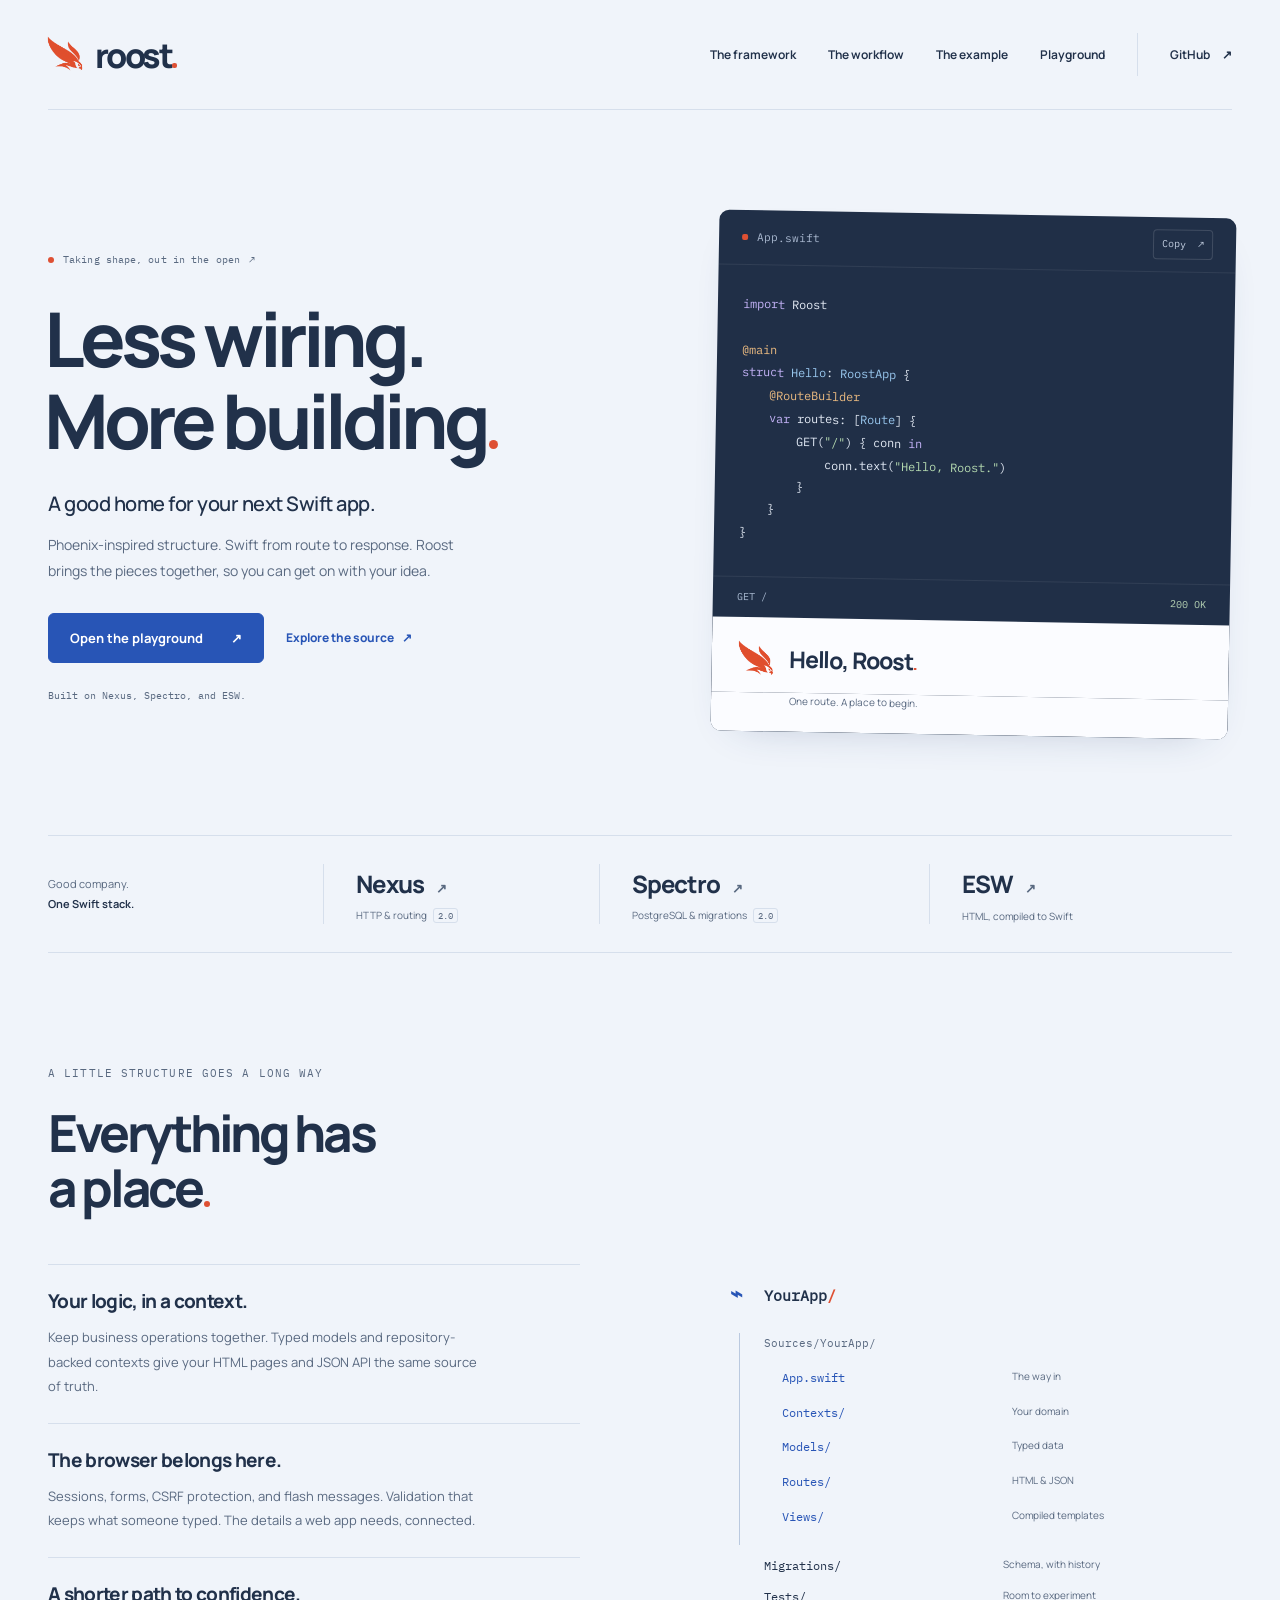
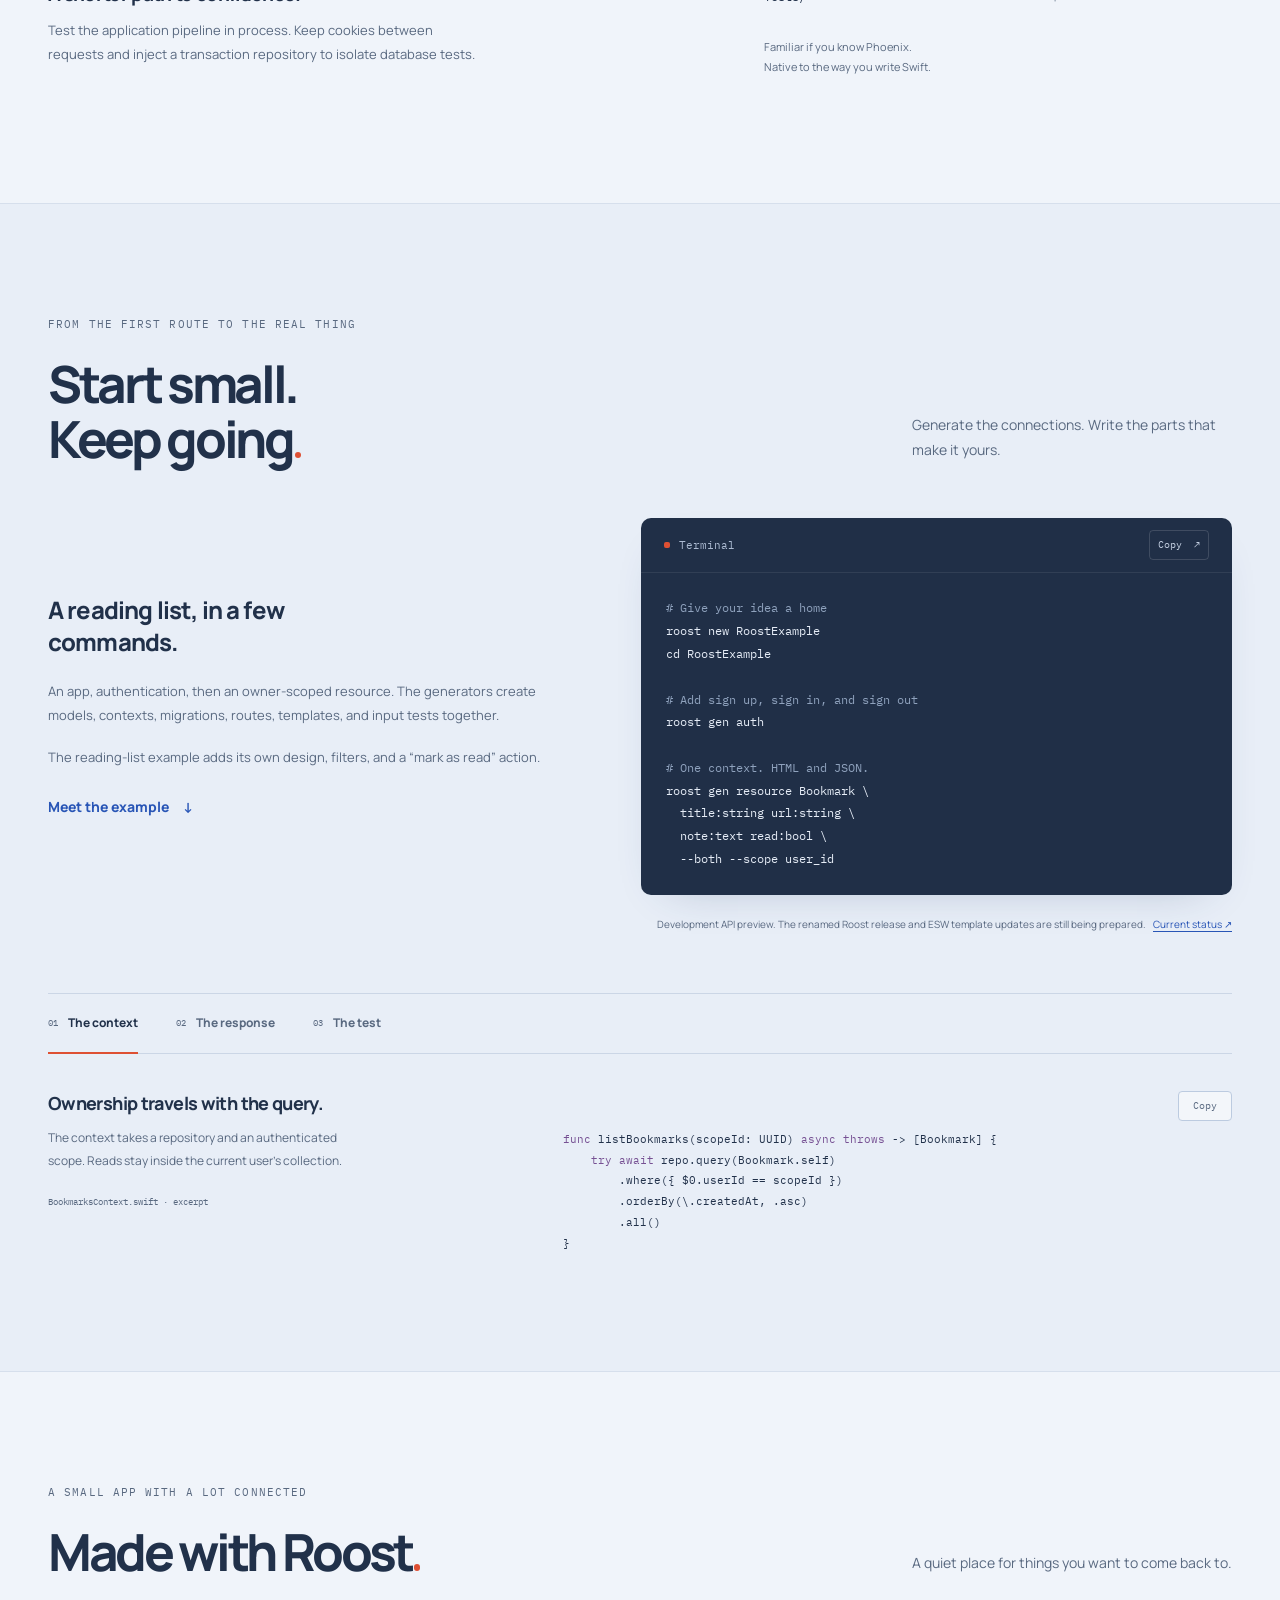
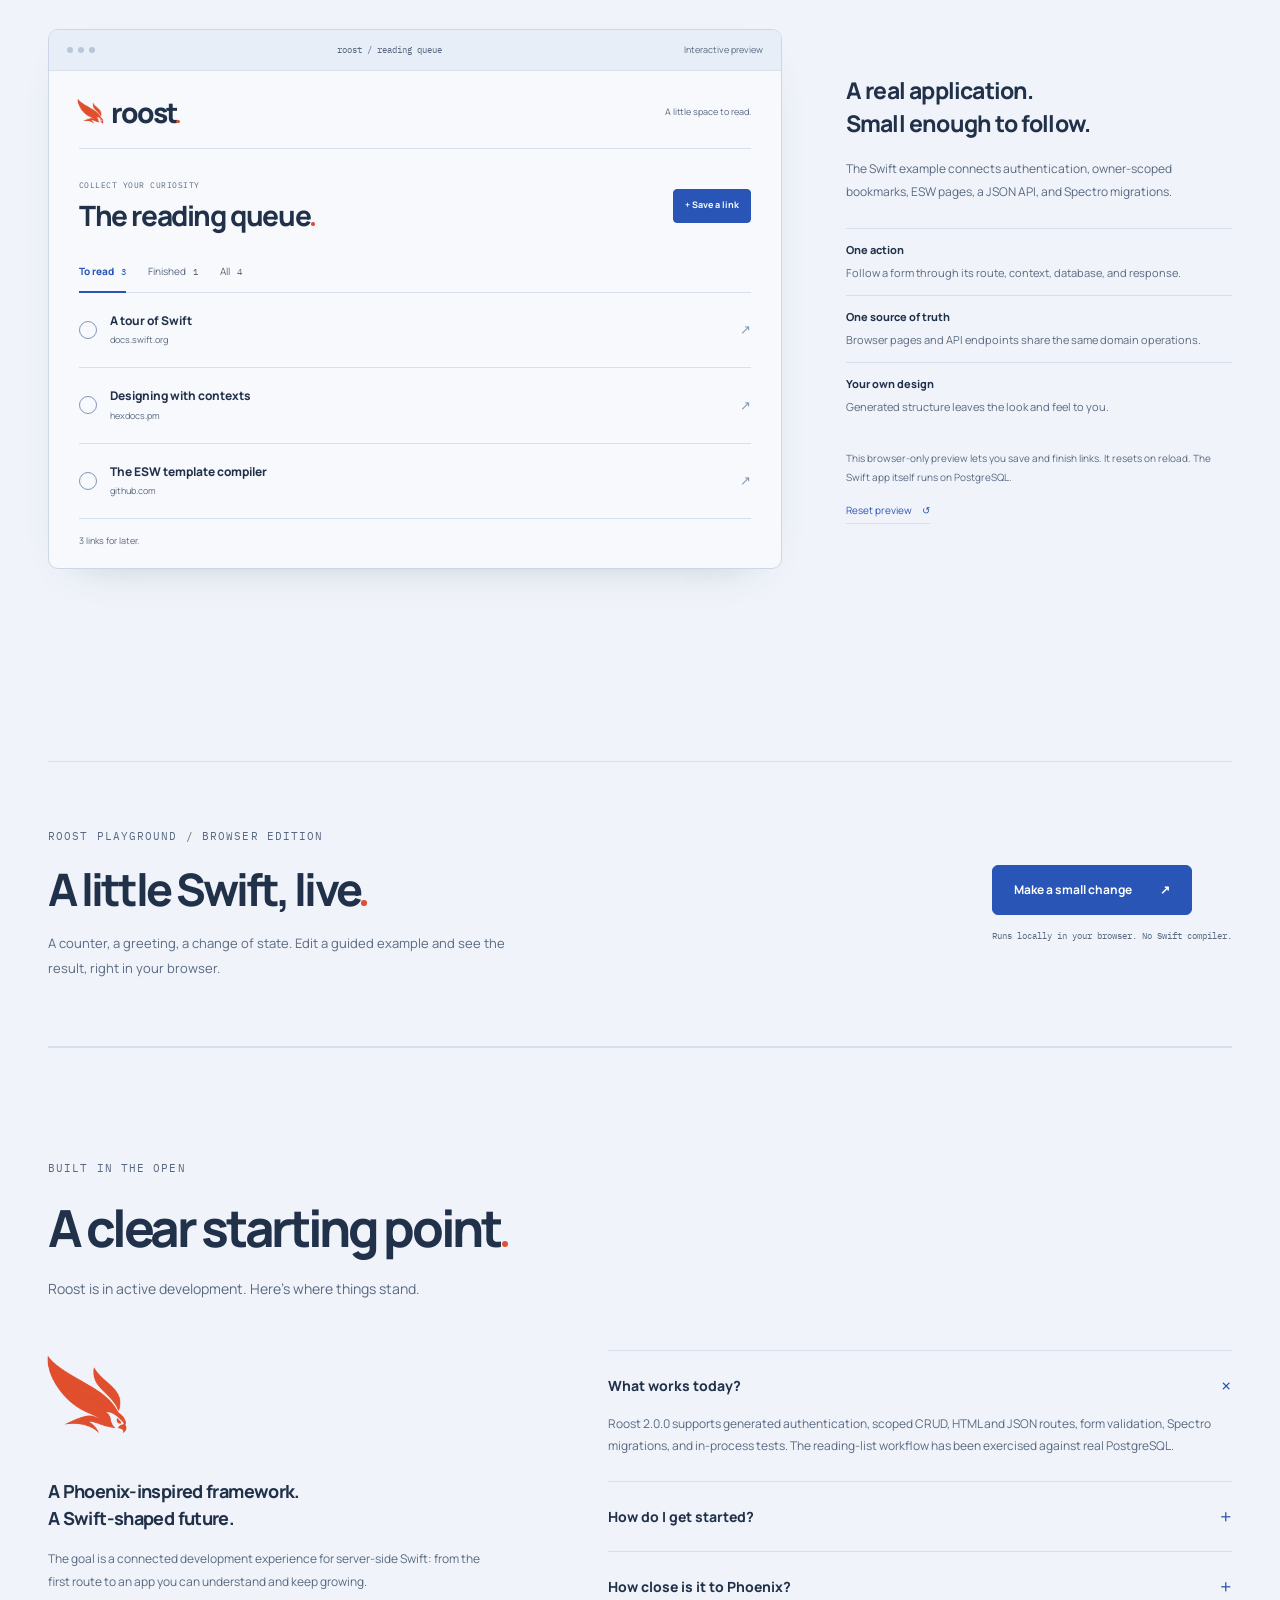
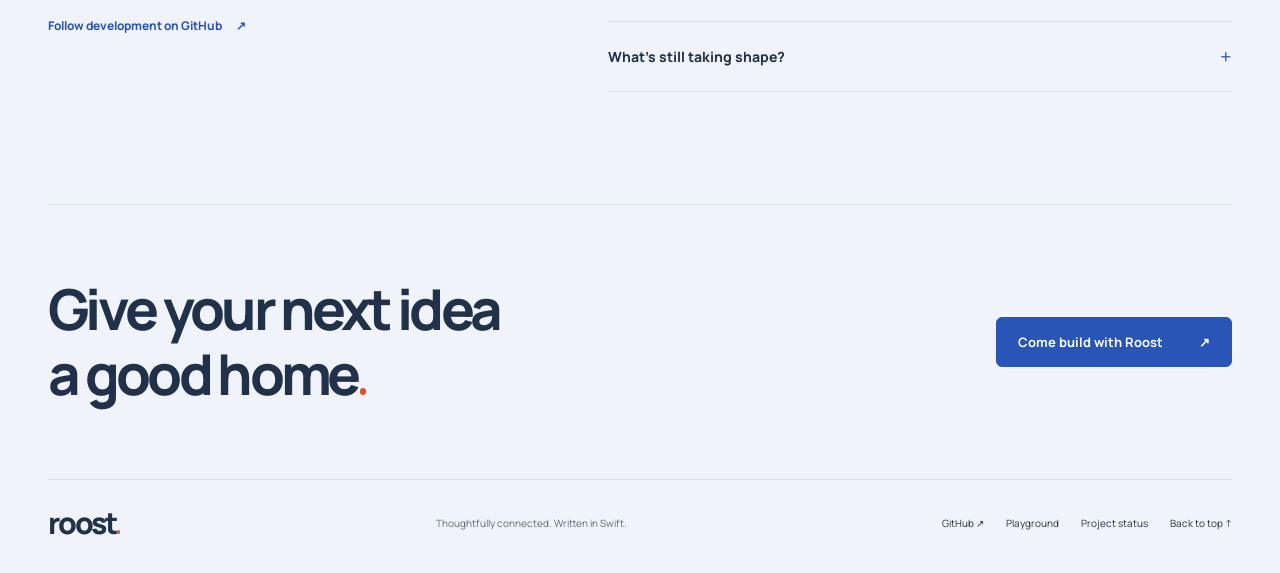
==== commit 1c315cfe: "release: prepare Roost 2.0.0 with Spectro 2.1.0" ====
--- a/website/index.html
+++ b/website/index.html
@@ -626,7 +626,7 @@
                 What works today?<span aria-hidden="true">+</span>
               </summary>
               <p>
-                The current development checkout supports generated
+                Roost 2.0.0 supports generated
                 authentication, scoped CRUD, HTML and JSON routes, form
                 validation, Spectro migrations, and in-process tests. The
                 reading-list workflow has been exercised against real
@@ -638,16 +638,14 @@
                 How do I get started?<span aria-hidden="true">+</span>
               </summary>
               <p>
-                Follow the repository for the renamed Roost release. The
-                examples on this site reflect the current development API; the
-                public release still uses the earlier Peregrine name. The full
-                generator workflow also needs ESW template fixes that are not
-                yet released.
+                Start with Roost 2.0.0 and follow the README quickstart to
+                generate your first app. The CLI connects routes, templates,
+                data, and tests, with published dependencies resolved by SwiftPM.
               </p>
               <p>
                 Development prerequisites are Swift 6.3+, macOS 14+ or Linux,
-                and PostgreSQL for database-backed apps. Nexus and Spectro 2.0.0
-                are supported in the development checkout.
+                and PostgreSQL for database-backed apps. Roost uses Nexus 2.0.0,
+                Spectro 2.1.0, and ESW 1.5.0; no companion checkouts are required.
               </p>
               <a
                 class="text-link"
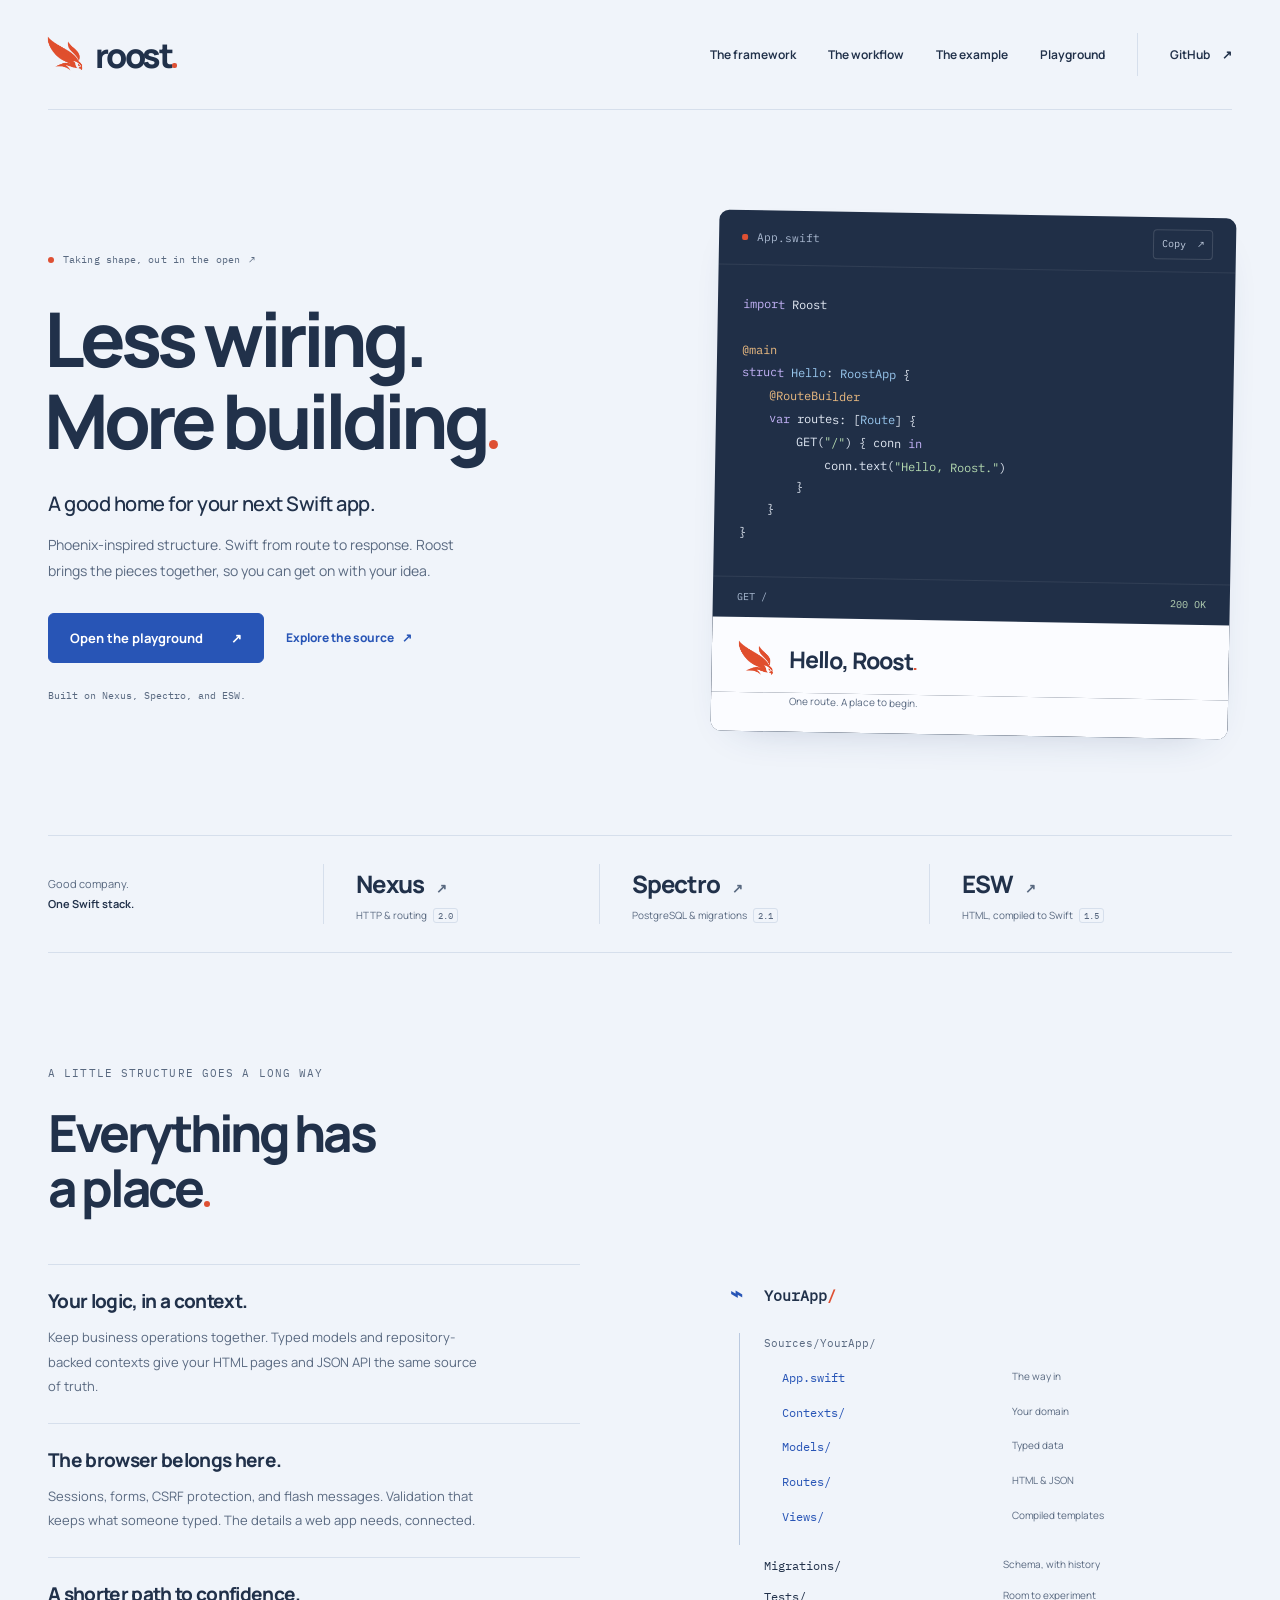
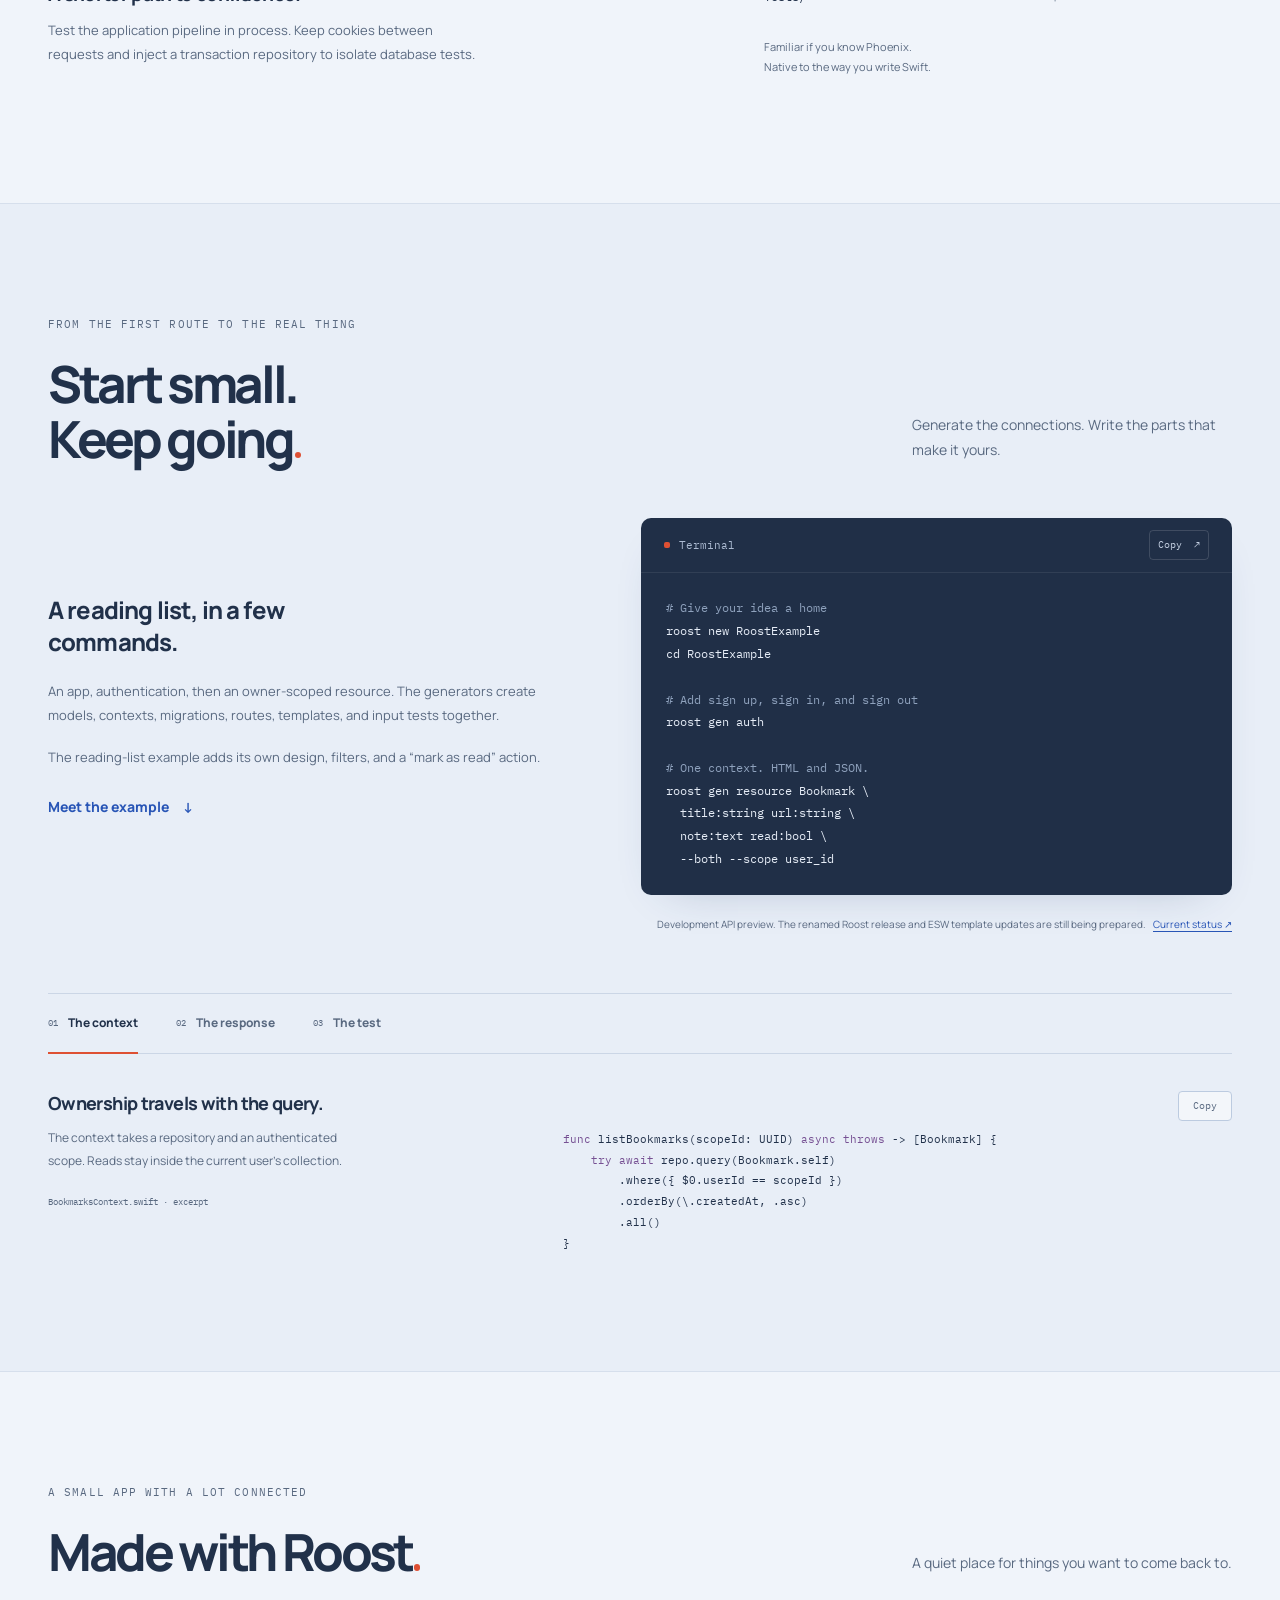
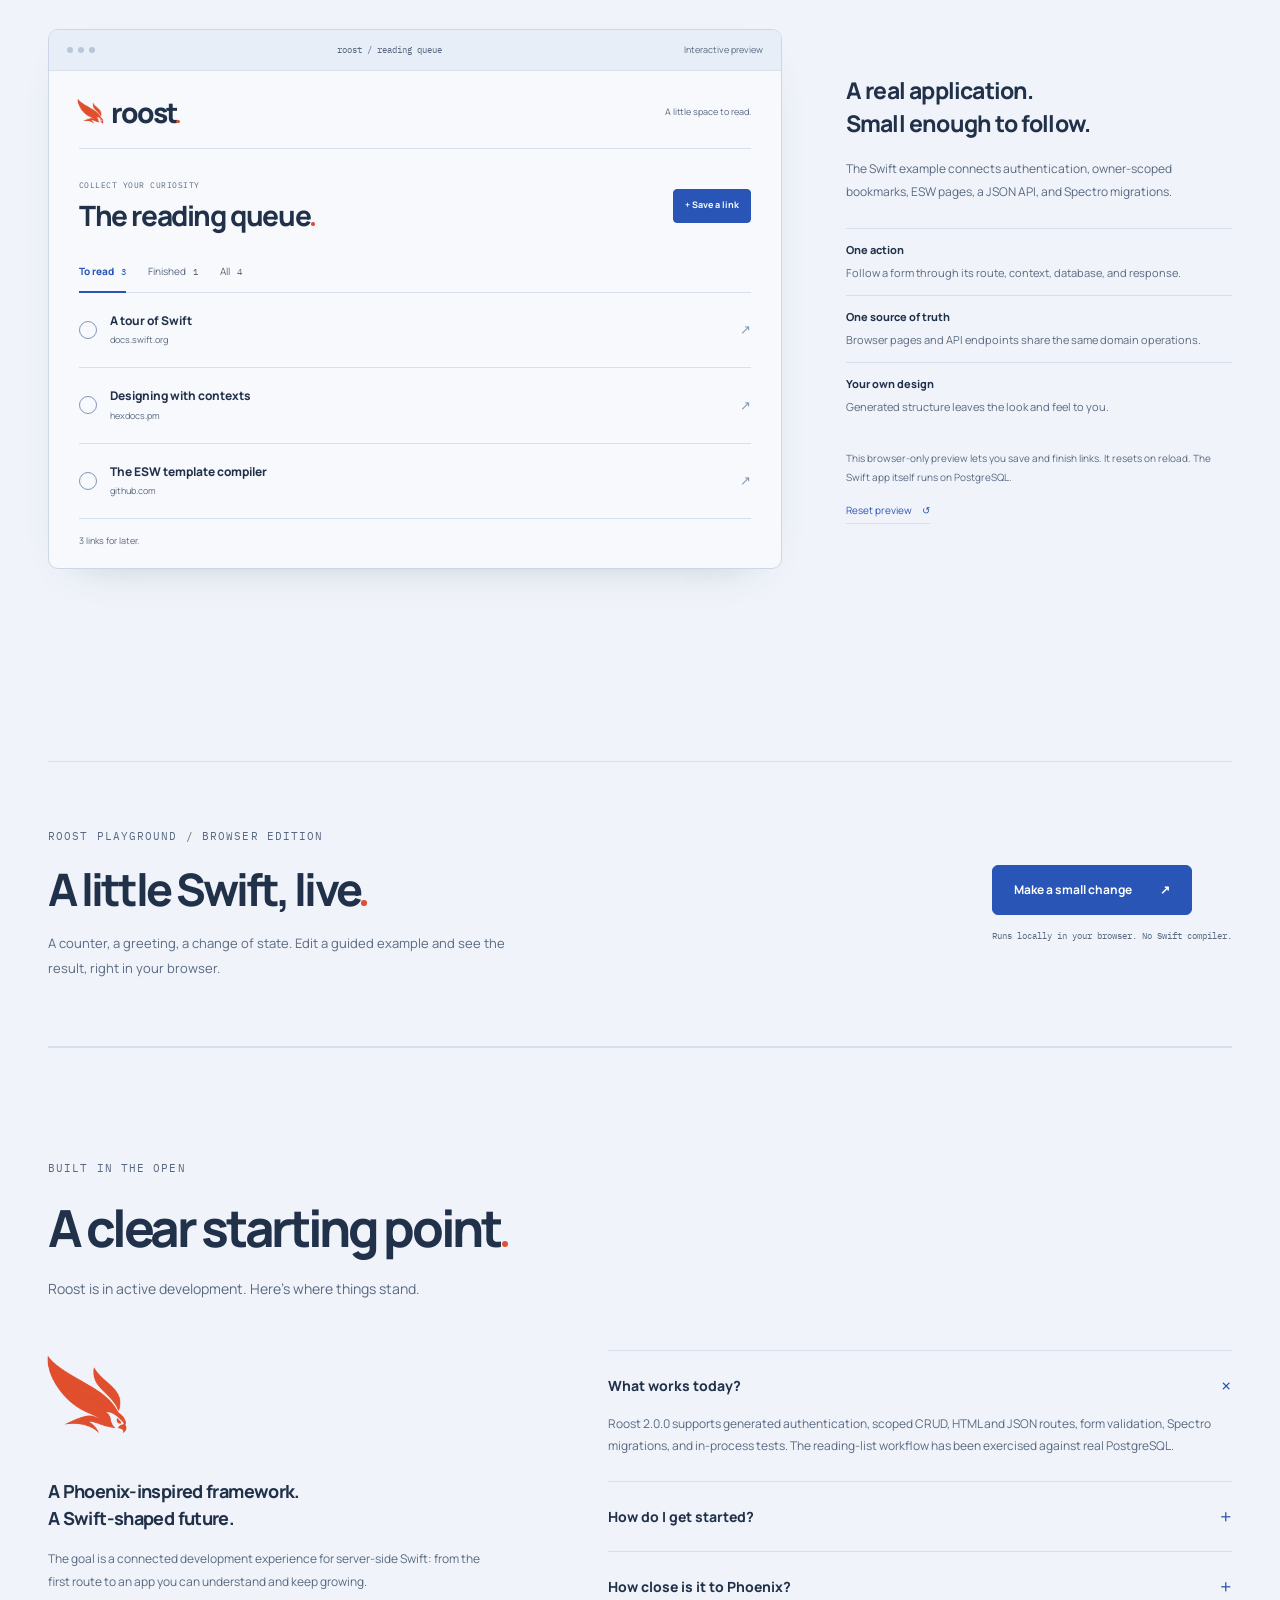
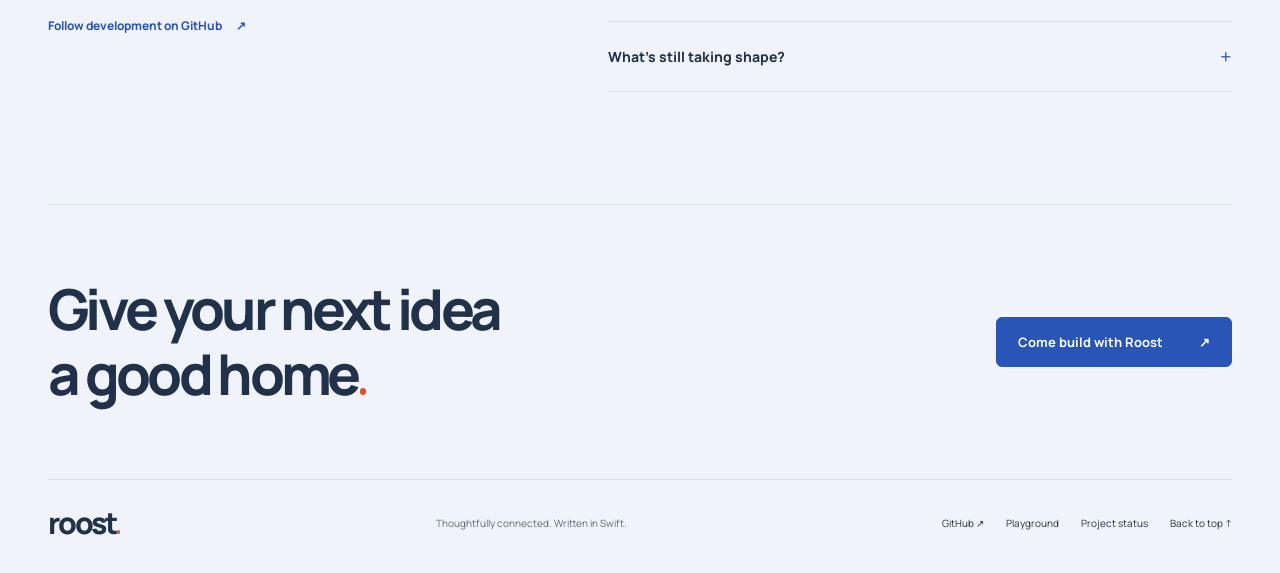
==== commit 094c92eb: "docs: link the Roost site to the library websites" ====
--- a/website/index.html
+++ b/website/index.html
@@ -9,7 +9,7 @@
       content="Roost brings a little structure to server-side Swift. Phoenix-inspired conventions, typed contexts, and compiled HTML. Built on Nexus, Spectro, and ESW."
     />
     <title>Roost. — A good home for your Swift app.</title>
-    <link rel="canonical" href="https://maartz.github.io/swift-roost/" />
+    <link rel="canonical" href="https://roost-framework.github.io/swift-roost/" />
     <meta property="og:type" content="website" />
     <meta
       property="og:title"
@@ -19,10 +19,10 @@
       property="og:description"
       content="Less wiring. More building. A web framework for Swift, inspired by Phoenix."
     />
-    <meta property="og:url" content="https://maartz.github.io/swift-roost/" />
+    <meta property="og:url" content="https://roost-framework.github.io/swift-roost/" />
     <meta
       property="og:image"
-      content="https://maartz.github.io/swift-roost/assets/roost-mark.png"
+      content="https://roost-framework.github.io/swift-roost/assets/roost-mark.png"
     />
     <meta property="og:image:alt" content="The Roost falcon in warm orange" />
     <meta name="twitter:card" content="summary" />
@@ -50,7 +50,7 @@
         <a href="#workflow">The workflow</a>
         <a href="#example">The example</a>
         <a class="nav-playground" href="playground.html">Playground</a>
-        <a class="nav-github" href="https://github.com/Maartz/swift-roost"
+        <a class="nav-github" href="https://github.com/roost-framework/swift-roost"
           >GitHub <span aria-hidden="true">↗</span></a
         >
       </nav>
@@ -75,7 +75,7 @@
             <a class="button" href="playground.html"
               >Open the playground <span aria-hidden="true">↗</span></a
             >
-            <a class="text-link" href="https://github.com/Maartz/swift-roost"
+            <a class="text-link" href="https://github.com/roost-framework/swift-roost"
               >Explore the source <span aria-hidden="true">↗</span></a
             >
           </div>
@@ -128,23 +128,23 @@
         <p class="stack-intro">
           Good company.<br /><strong>One Swift stack.</strong>
         </p>
-        <a href="https://github.com/Spectro-ORM/Nexus"
+        <a href="https://roost-framework.github.io/Nexus/"
           ><span class="stack-name"
             >Nexus <span aria-hidden="true">↗</span></span
           ><span class="stack-detail"
             >HTTP &amp; routing <span class="version">2.0</span></span
           ></a
         >
-        <a href="https://github.com/Spectro-ORM/Spectro"
+        <a href="https://roost-framework.github.io/Spectro/"
           ><span class="stack-name"
             >Spectro <span aria-hidden="true">↗</span></span
           ><span class="stack-detail"
-            >PostgreSQL &amp; migrations <span class="version">2.0</span></span
+            >PostgreSQL &amp; migrations <span class="version">2.1</span></span
           ></a
         >
-        <a href="https://github.com/Spectro-ORM/ESW"
+        <a href="https://roost-framework.github.io/ESW/"
           ><span class="stack-name">ESW <span aria-hidden="true">↗</span></span
-          ><span class="stack-detail">HTML, compiled to Swift</span></a
+          ><span class="stack-detail">HTML, compiled to Swift <span class="version">1.5</span></span></a
         >
       </section>
 
@@ -615,7 +615,7 @@
               Swift: from the first route to an app you can understand and keep
               growing.
             </p>
-            <a class="text-link" href="https://github.com/Maartz/swift-roost"
+            <a class="text-link" href="https://github.com/roost-framework/swift-roost"
               >Follow development on GitHub
               <span aria-hidden="true">↗</span></a
             >
@@ -645,11 +645,11 @@
               <p>
                 Development prerequisites are Swift 6.3+, macOS 14+ or Linux,
                 and PostgreSQL for database-backed apps. Roost uses Nexus 2.0.0,
-                Spectro 2.1.0, and ESW 1.5.0; no companion checkouts are required.
+                Spectro 2.x (from 2.0.0), and ESW 1.5.0; no companion checkouts are required.
               </p>
               <a
                 class="text-link"
-                href="https://github.com/Maartz/swift-roost/releases"
+                href="https://github.com/roost-framework/swift-roost/releases"
                 >View releases <span aria-hidden="true">↗</span></a
               >
             </details>
@@ -683,7 +683,7 @@
 
       <section class="closing wrap" aria-label="Explore Roost on GitHub">
         <p>Give your next idea<br />a good home<span class="orange">.</span></p>
-        <a class="button" href="https://github.com/Maartz/swift-roost"
+        <a class="button" href="https://github.com/roost-framework/swift-roost"
           >Come build with Roost <span aria-hidden="true">↗</span></a
         >
       </section>
@@ -694,7 +694,7 @@
       >
       <p>Thoughtfully connected. Written in Swift.</p>
       <div>
-        <a href="https://github.com/Maartz/swift-roost">GitHub ↗</a
+        <a href="https://github.com/roost-framework/swift-roost">GitHub ↗</a
         ><a href="playground.html">Playground</a
         ><a href="#status">Project status</a><a href="#main">Back to top ↑</a>
       </div>
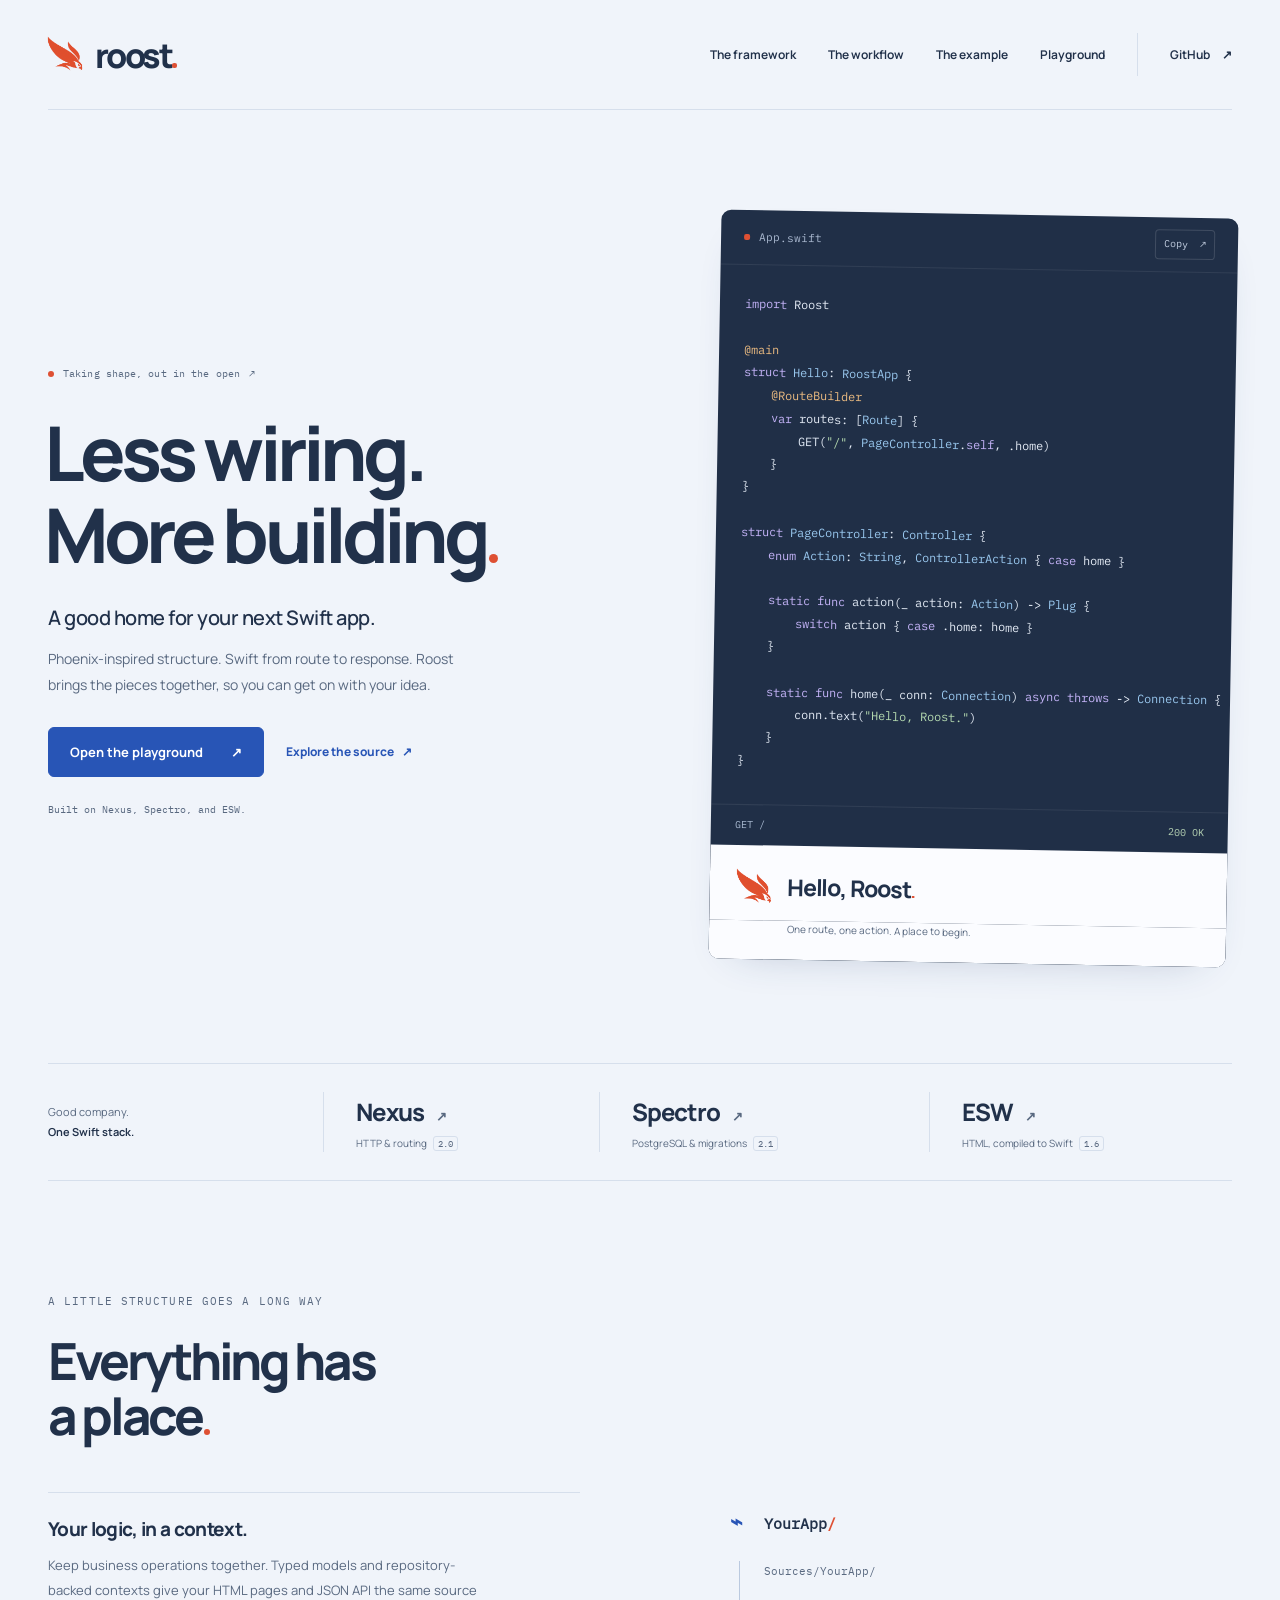
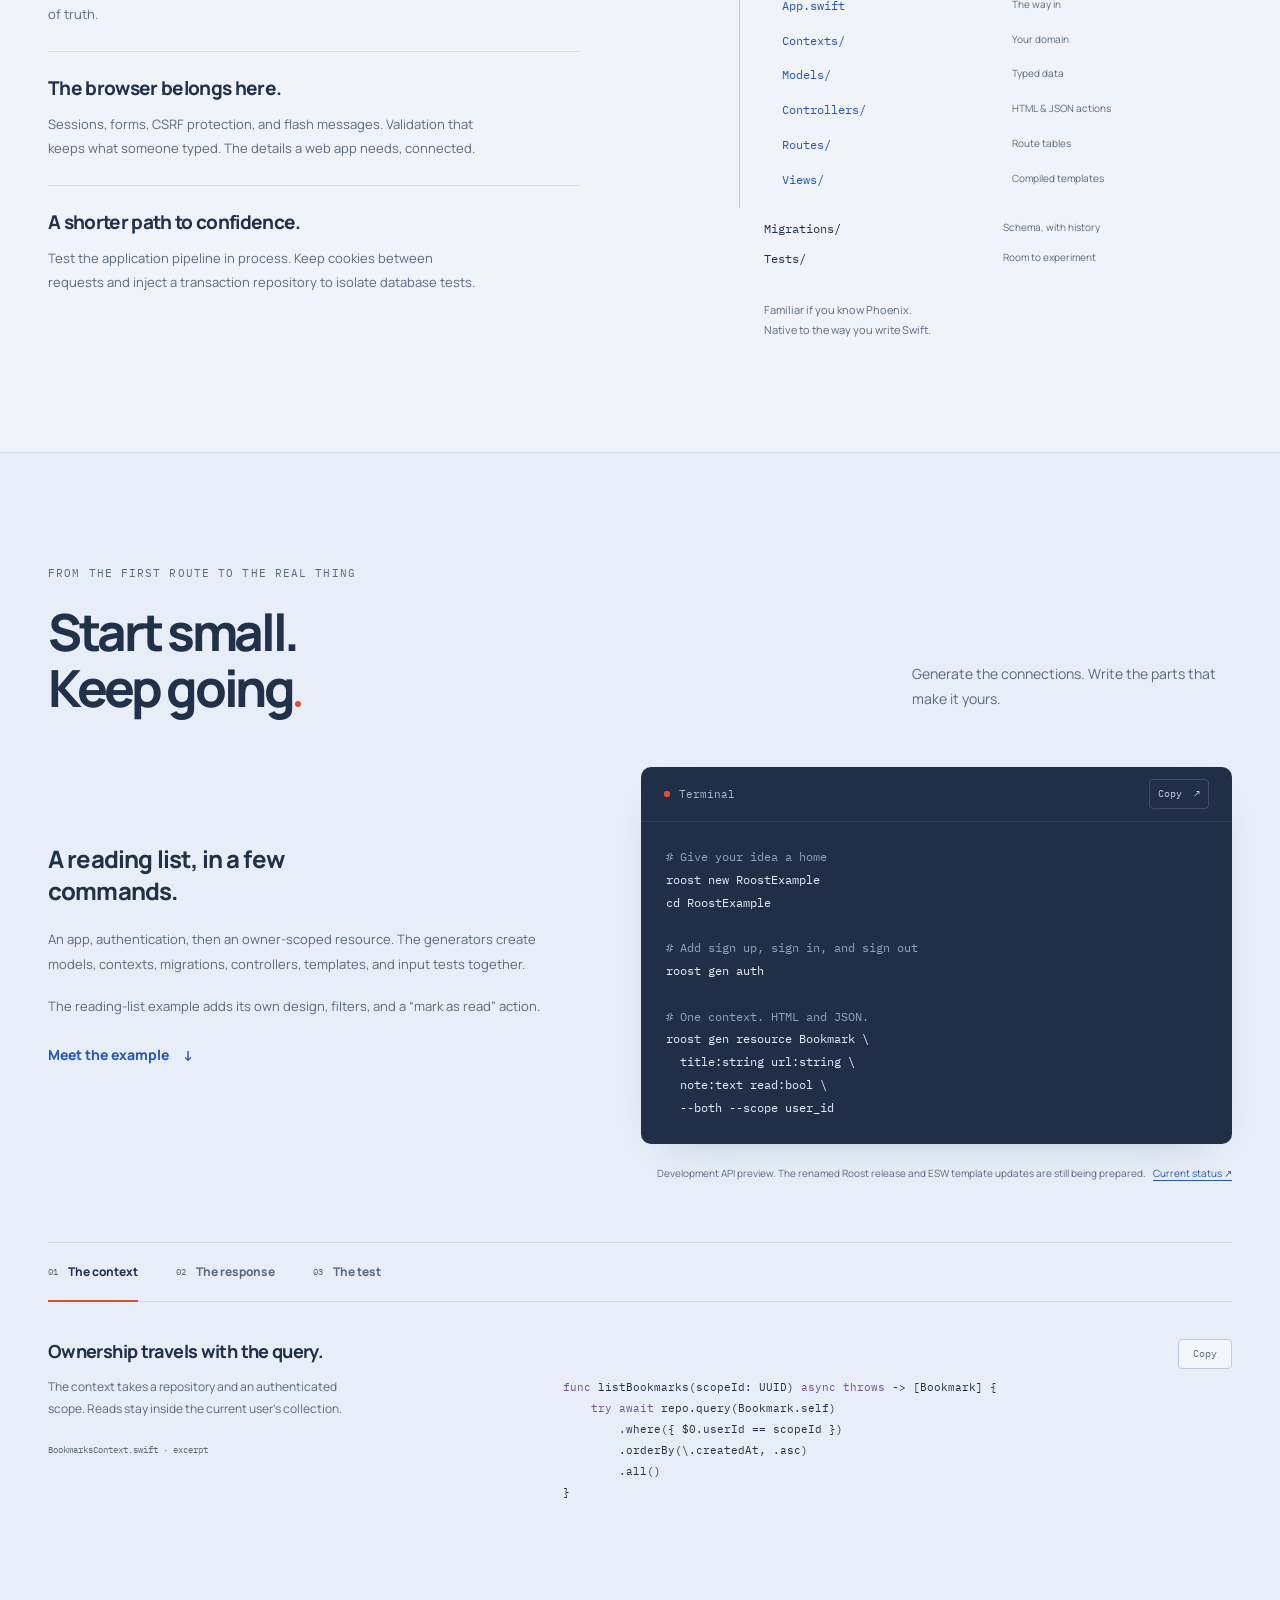
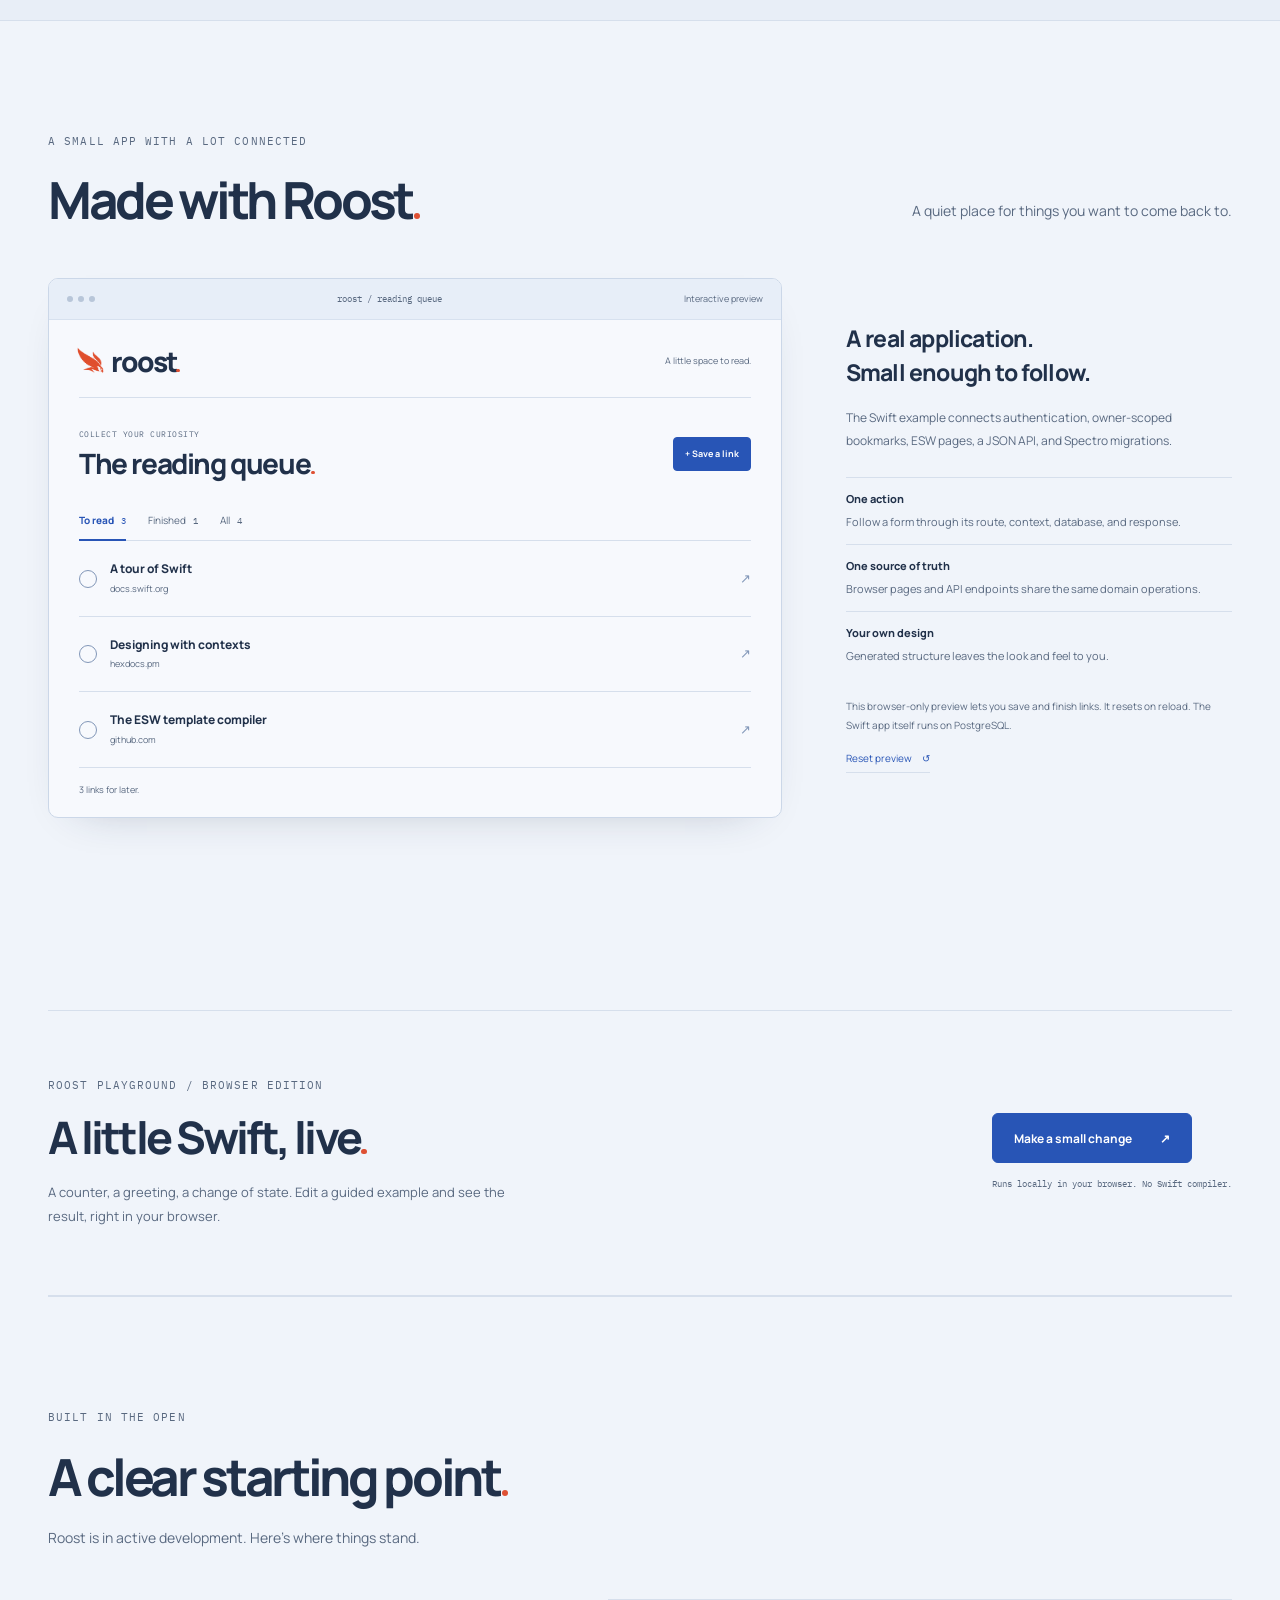
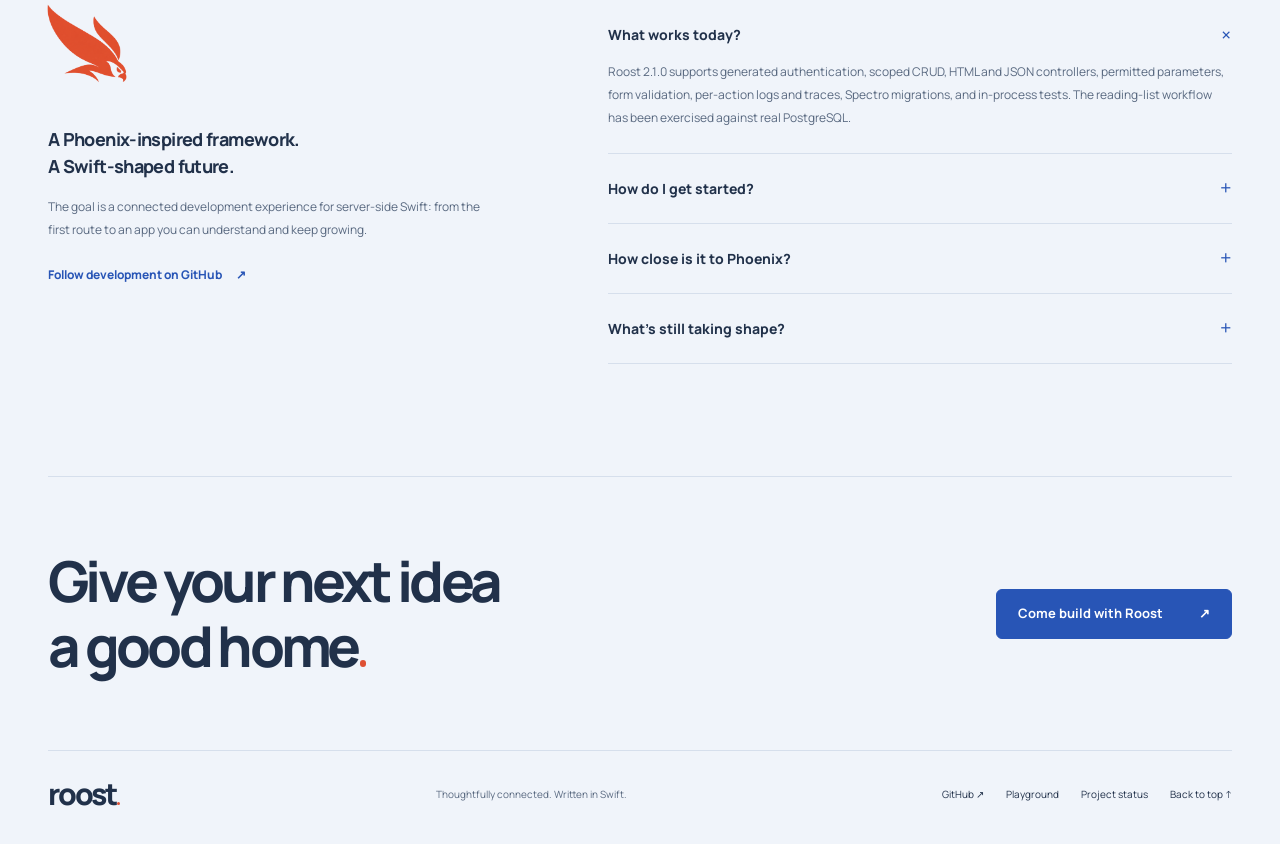
==== commit 34f0685d: "docs: document controllers, permitted params, and Roost 2.1.0 Add a Controllers article covering act" ====
--- a/website/index.html
+++ b/website/index.html
@@ -104,9 +104,19 @@
 <span class="syn-key">struct</span> <span class="syn-type">Hello</span>: <span class="syn-type">RoostApp</span> {
     <span class="syn-attribute">@RouteBuilder</span>
     <span class="syn-key">var</span> routes: [<span class="syn-type">Route</span>] {
-        <span class="syn-call">GET</span>(<span class="syn-string">"/"</span>) { conn <span class="syn-key">in</span>
-            conn.<span class="syn-call">text</span>(<span class="syn-string">"Hello, Roost."</span>)
-        }
+        <span class="syn-call">GET</span>(<span class="syn-string">"/"</span>, <span class="syn-type">PageController</span>.<span class="syn-key">self</span>, .home)
+    }
+}
+
+<span class="syn-key">struct</span> <span class="syn-type">PageController</span>: <span class="syn-type">Controller</span> {
+    <span class="syn-key">enum</span> <span class="syn-type">Action</span>: <span class="syn-type">String</span>, <span class="syn-type">ControllerAction</span> { <span class="syn-key">case</span> home }
+
+    <span class="syn-key">static func</span> <span class="syn-call">action</span>(_ action: <span class="syn-type">Action</span>) -&gt; <span class="syn-type">Plug</span> {
+        <span class="syn-key">switch</span> action { <span class="syn-key">case</span> .home: home }
+    }
+
+    <span class="syn-key">static func</span> <span class="syn-call">home</span>(_ conn: <span class="syn-type">Connection</span>) <span class="syn-key">async throws</span> -&gt; <span class="syn-type">Connection</span> {
+        conn.<span class="syn-call">text</span>(<span class="syn-string">"Hello, Roost."</span>)
     }
 }</code></pre>
           <div class="response-line">
@@ -120,7 +130,7 @@
               alt=""
             /><span>Hello, Roost<span class="orange">.</span></span>
           </div>
-          <p class="window-caption">One route. A place to begin.</p>
+          <p class="window-caption">One route, one action. A place to begin.</p>
         </div>
       </section>
 
@@ -144,7 +154,7 @@
         >
         <a href="https://roost-framework.github.io/ESW/"
           ><span class="stack-name">ESW <span aria-hidden="true">↗</span></span
-          ><span class="stack-detail">HTML, compiled to Swift <span class="version">1.5</span></span></a
+          ><span class="stack-detail">HTML, compiled to Swift <span class="version">1.6</span></span></a
         >
       </section>
 
@@ -211,8 +221,12 @@
                   <dd>Typed data</dd>
                 </div>
                 <div>
+                  <dt>Controllers/</dt>
+                  <dd>HTML &amp; JSON actions</dd>
+                </div>
+                <div>
                   <dt>Routes/</dt>
-                  <dd>HTML &amp; JSON</dd>
+                  <dd>Route tables</dd>
                 </div>
                 <div>
                   <dt>Views/</dt>
@@ -254,7 +268,7 @@
               <h3>A reading list, in a few commands.</h3>
               <p>
                 An app, authentication, then an owner-scoped resource. The
-                generators create models, contexts, migrations, routes,
+                generators create models, contexts, migrations, controllers,
                 templates, and input tests together.
               </p>
               <p>
@@ -359,7 +373,7 @@
                   send the reader back to their queue.
                 </p>
                 <span class="source-label"
-                  >BookmarksRoutes.swift · excerpt</span
+                  >BookmarkController.swift · excerpt</span
                 >
               </div>
               <div class="tour-code">
@@ -373,8 +387,9 @@
                 </button>
                 <pre
                   tabindex="0"
-                ><code id="response-code"><span class="light-key">try await</span> BookmarksContext(repo: conn.repo())
-    .setRead(id: id, read: read, scopeId: scopeId)
+                ><code id="response-code"><span class="light-key">let</span> params = <span class="light-key">try</span> conn.permit(ReadParams.self)
+<span class="light-key">try await</span> BookmarksContext(repo: conn.repo())
+    .setRead(id: id, read: params.read, scopeId: readerID(conn))
 
 <span class="light-key">return</span> conn
     .putFlash(.info, <span class="light-string">"Moved to finished"</span>)
@@ -626,9 +641,10 @@
                 What works today?<span aria-hidden="true">+</span>
               </summary>
               <p>
-                Roost 2.0.0 supports generated
-                authentication, scoped CRUD, HTML and JSON routes, form
-                validation, Spectro migrations, and in-process tests. The
+                Roost 2.1.0 supports generated
+                authentication, scoped CRUD, HTML and JSON controllers,
+                permitted parameters, form validation, per-action logs and
+                traces, Spectro migrations, and in-process tests. The
                 reading-list workflow has been exercised against real
                 PostgreSQL.
               </p>
@@ -638,14 +654,14 @@
                 How do I get started?<span aria-hidden="true">+</span>
               </summary>
               <p>
-                Start with Roost 2.0.0 and follow the README quickstart to
+                Start with Roost 2.1.0 and follow the README quickstart to
                 generate your first app. The CLI connects routes, templates,
                 data, and tests, with published dependencies resolved by SwiftPM.
               </p>
               <p>
                 Development prerequisites are Swift 6.3+, macOS 14+ or Linux,
                 and PostgreSQL for database-backed apps. Roost uses Nexus 2.0.0,
-                Spectro 2.x (from 2.0.0), and ESW 1.5.0; no companion checkouts are required.
+                Spectro 2.x (from 2.0.0), and ESW 1.6.0; no companion checkouts are required.
               </p>
               <a
                 class="text-link"
@@ -659,7 +675,10 @@
               </summary>
               <p>
                 Phoenix inspires the application structure, contexts,
-                generators, and browser conventions. Roost uses Swift’s type
+                controllers, generators, and browser conventions. Routes name
+                controller actions the compiler checks, and
+                <code>resources</code>, controller plugs, and permitted
+                parameters work as they do in Phoenix. Roost uses Swift’s type
                 system and package tooling. The local Roost Playground explores
                 interactive apps through ESW Live. It is a development
                 integration, and Roost does not claim feature parity with
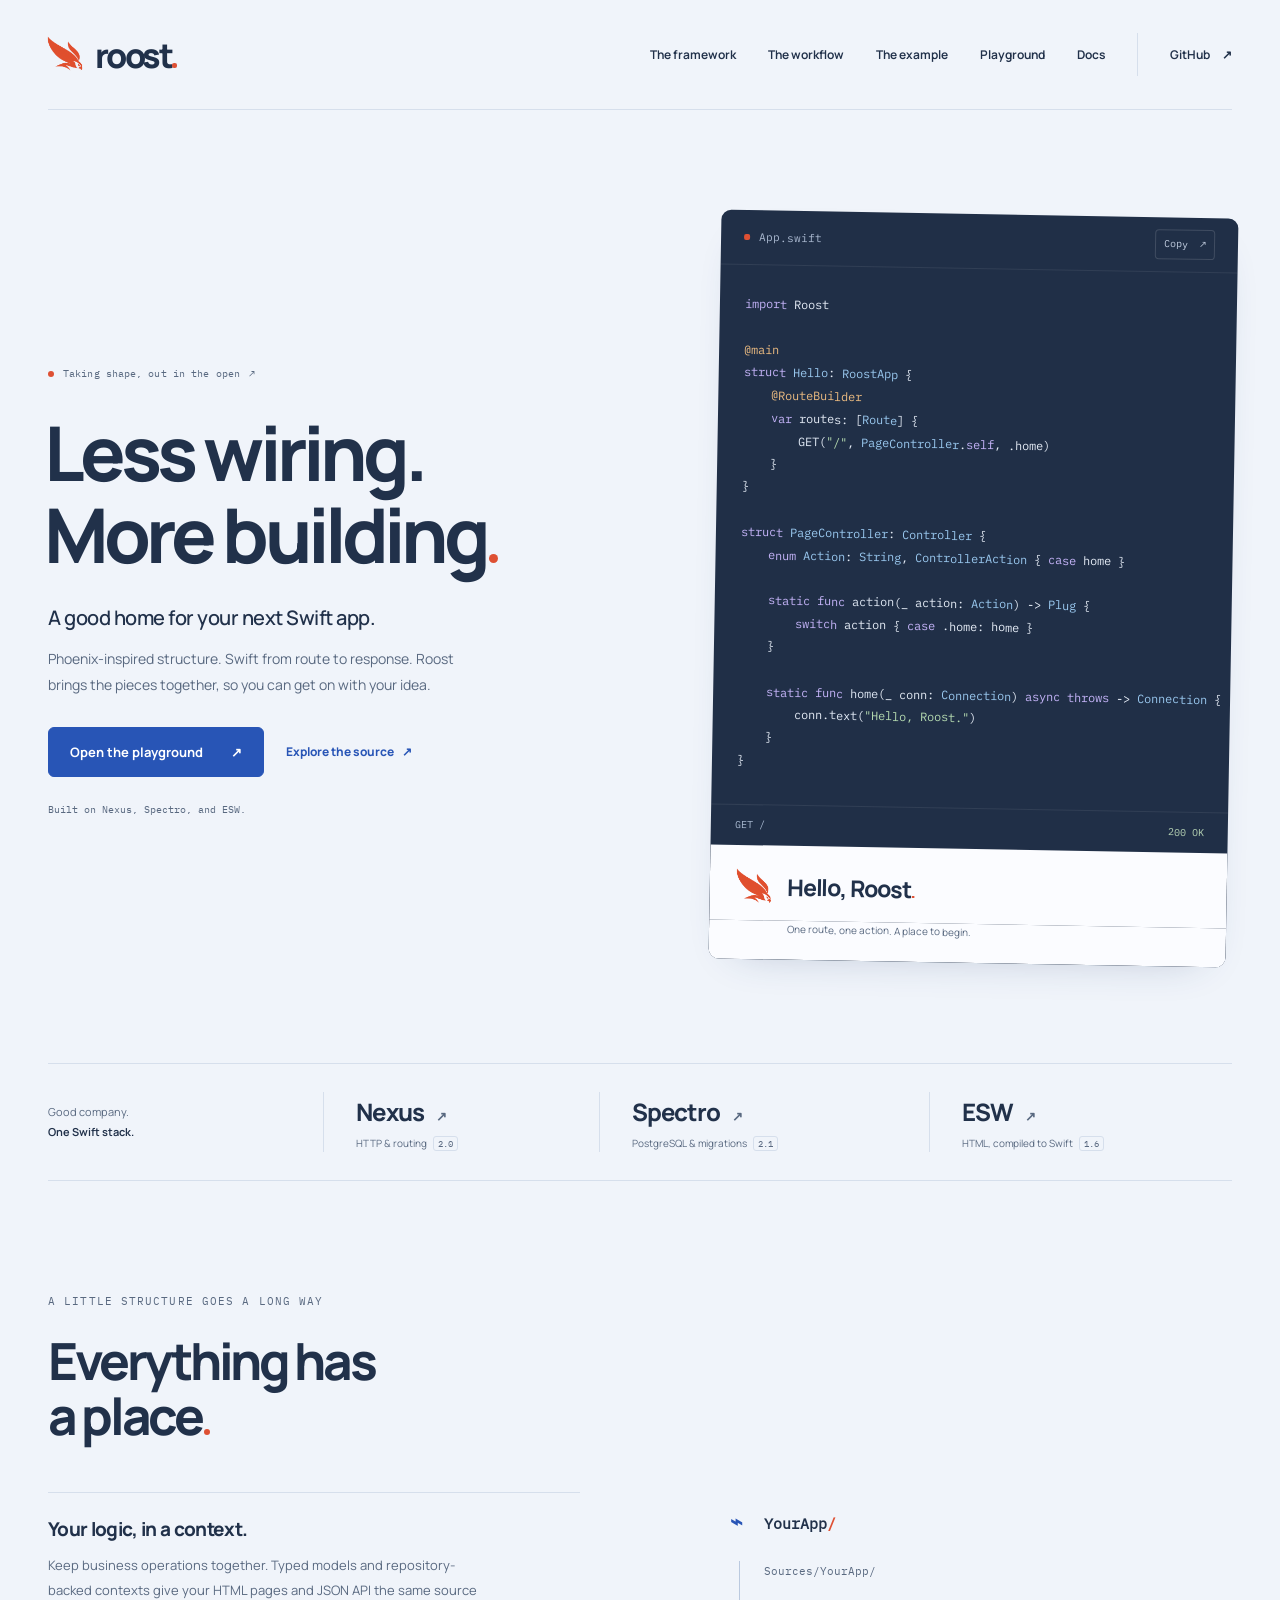
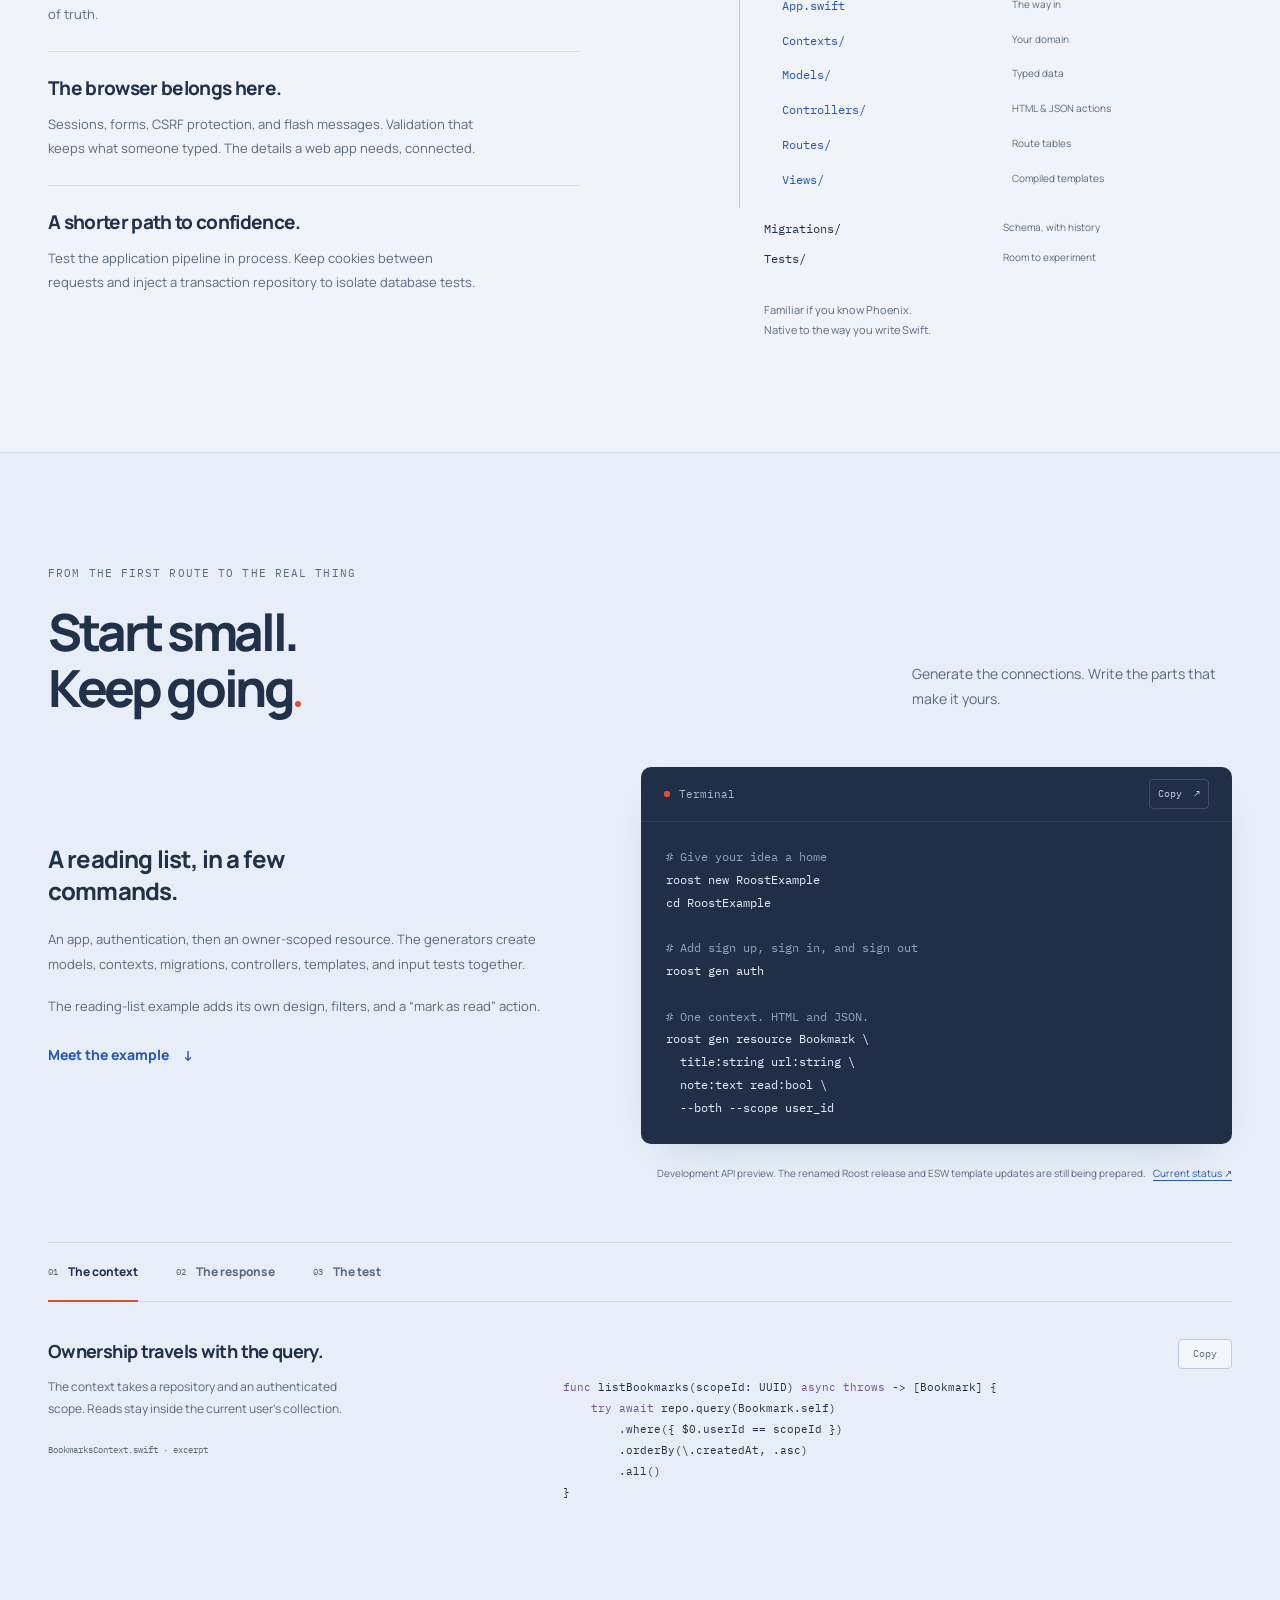
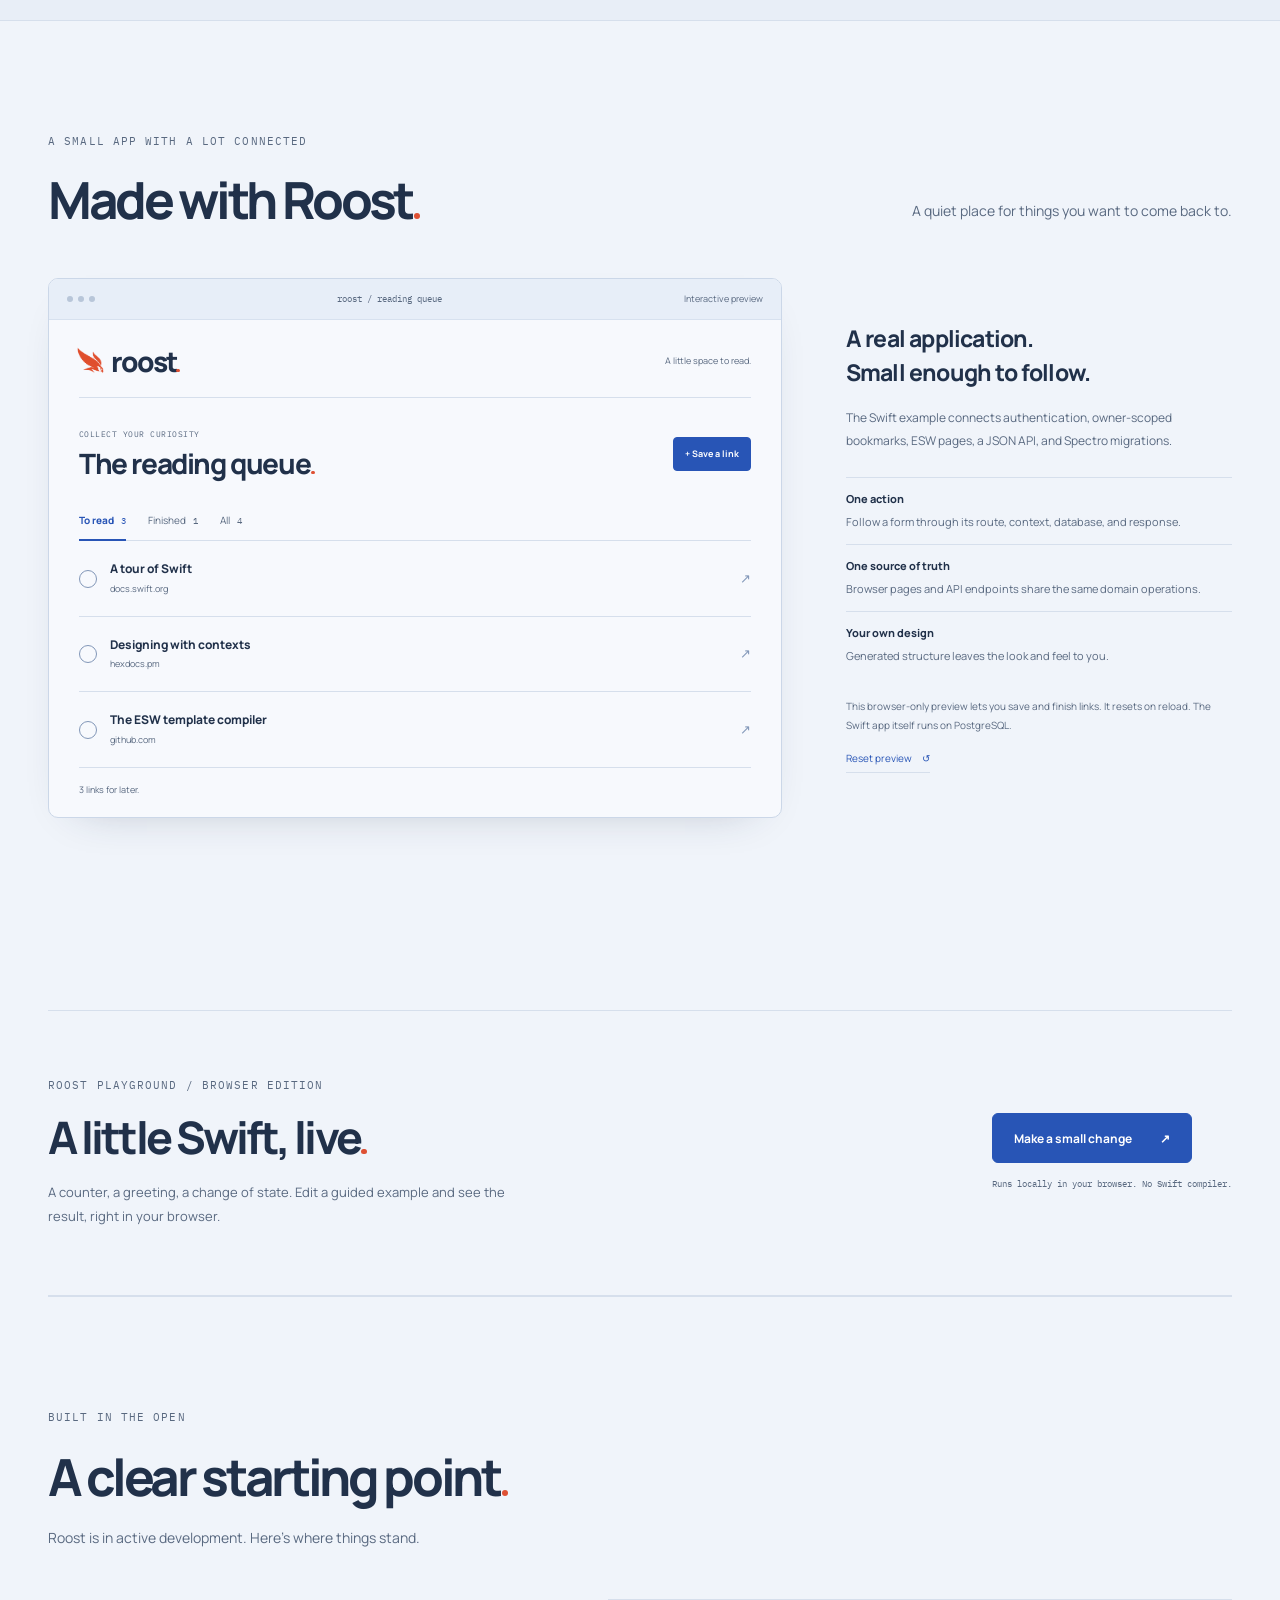
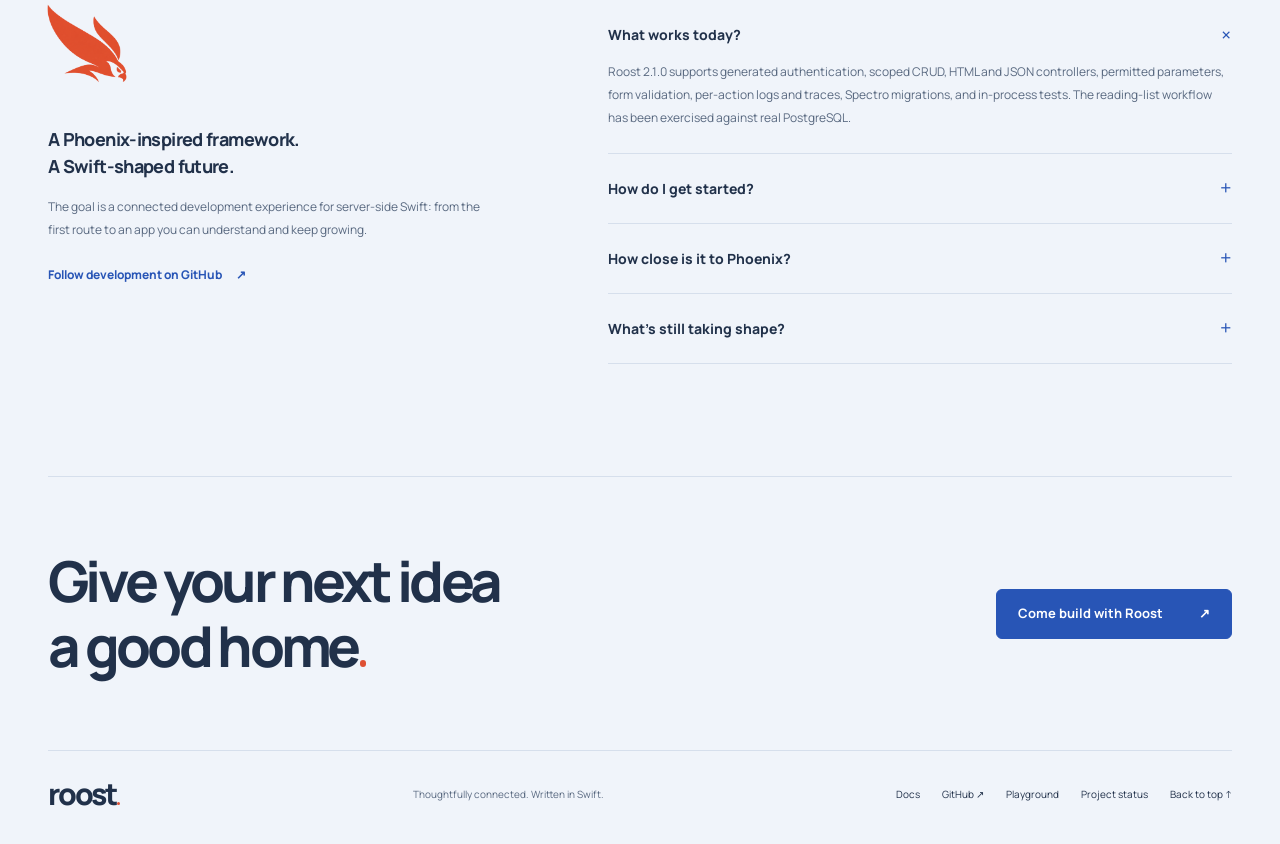
==== commit 8a0a22be: "feat: publish each release's documentation on the website The website deployed only its landing page" ====
--- a/website/index.html
+++ b/website/index.html
@@ -50,6 +50,7 @@
         <a href="#workflow">The workflow</a>
         <a href="#example">The example</a>
         <a class="nav-playground" href="playground.html">Playground</a>
+        <a href="https://roost-framework.github.io/swift-roost/docs/">Docs</a>
         <a class="nav-github" href="https://github.com/roost-framework/swift-roost"
           >GitHub <span aria-hidden="true">↗</span></a
         >
@@ -654,7 +655,7 @@
                 How do I get started?<span aria-hidden="true">+</span>
               </summary>
               <p>
-                Start with Roost 2.1.0 and follow the README quickstart to
+                Start with Roost 2.1.3 and follow the README quickstart to
                 generate your first app. The CLI connects routes, templates,
                 data, and tests, with published dependencies resolved by SwiftPM.
               </p>
@@ -713,7 +714,8 @@
       >
       <p>Thoughtfully connected. Written in Swift.</p>
       <div>
-        <a href="https://github.com/roost-framework/swift-roost">GitHub ↗</a
+        <a href="https://roost-framework.github.io/swift-roost/docs/">Docs</a
+        ><a href="https://github.com/roost-framework/swift-roost">GitHub ↗</a
         ><a href="playground.html">Playground</a
         ><a href="#status">Project status</a><a href="#main">Back to top ↑</a>
       </div>
